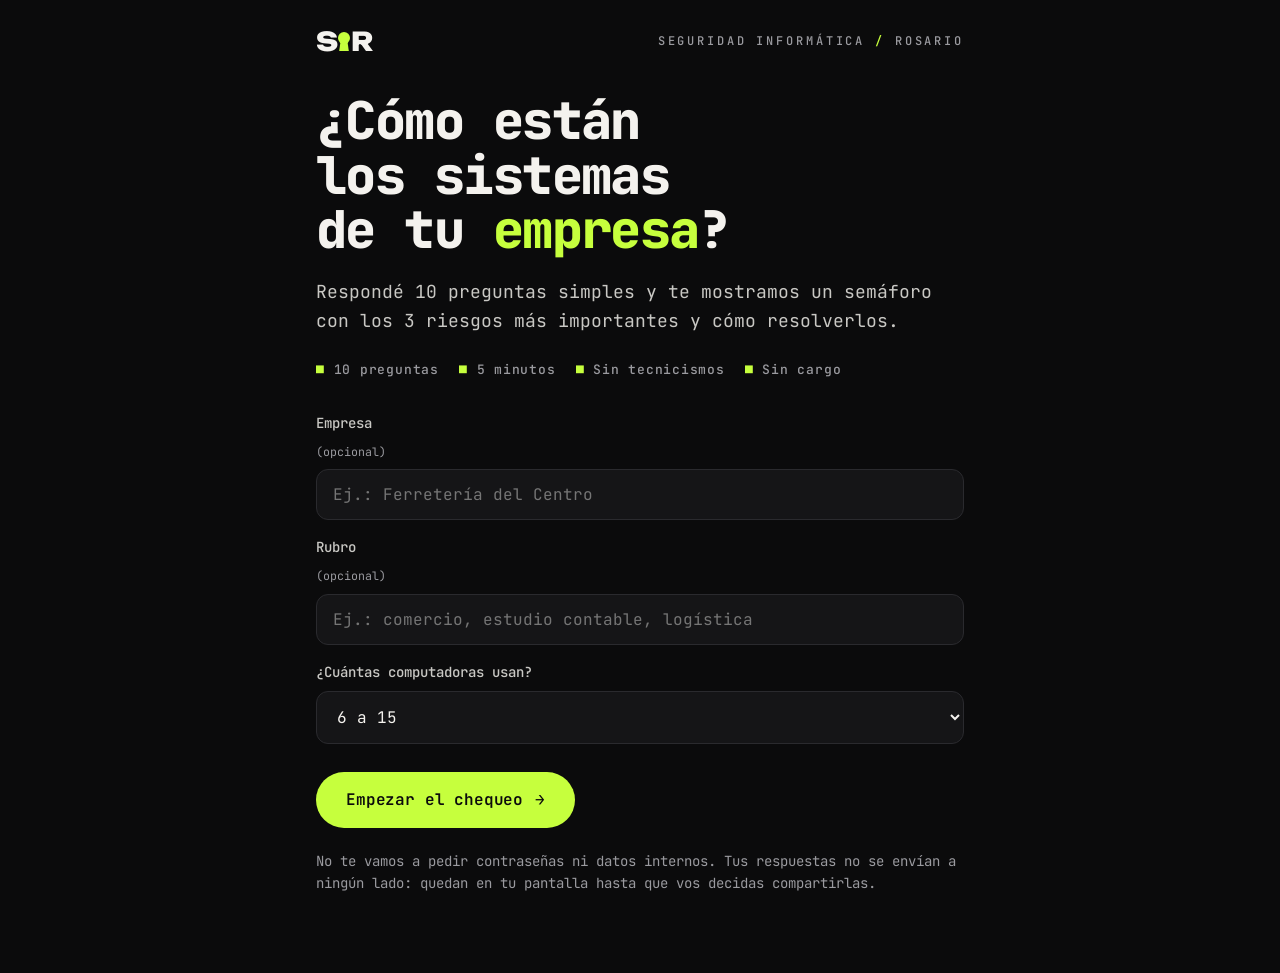
==== chequeo.html @ 6c709888 "Add files via upload" ====
<!doctype html>
<html lang="es-AR">
<head>
<meta charset="utf-8">
<meta name="viewport" content="width=device-width, initial-scale=1, viewport-fit=cover">
<meta name="description" content="Chequeo de ciberseguridad gratis para pymes: 10 preguntas, 5 minutos y un semáforo con tus 3 riesgos principales.">
<meta property="og:title" content="Chequeo SIR · ¿Cómo están los sistemas de tu empresa?">
<meta property="og:image" content="https://gizeapp.github.io/sir-web/og.png">
<link rel="icon" type="image/png" href="favicon.png">
<title>Chequeo gratis · SIR</title>
<meta name="claude:viewport-fit-sides" content="cover">
<link rel="stylesheet" href="https://fonts.googleapis.com/css2?family=Unbounded:wght@800&family=JetBrains+Mono:wght@400;500;600;700;800&display=swap">
<style>
  /* Una pregunta por pantalla (tráfico de IG = celular), resultado en semáforo + 3 prioridades + CTA lima.
     Identidad SIR: un solo mundo oscuro (decisión de marca), lima como único acento. */
  :root {
    --ink:#0B0B0C; --panel:#151517; --line:#2A2A2E; --paper:#F4F2EE; --mute:#9A9A9F; --lime:#C6FF3D;
    --red:#FF5A4E; --amber:#FFC23D; --green:#34D399;
    --display:'JetBrains Mono', ui-monospace, 'DejaVu Sans Mono', Consolas, monospace;
    --brand:'Unbounded', 'Arial Black', sans-serif;
    --body:'JetBrains Mono', ui-monospace, 'DejaVu Sans Mono', Consolas, monospace;
    --mono:'JetBrains Mono', ui-monospace, Consolas, monospace;
    color-scheme: dark;
  }
  * { box-sizing:border-box; }
  body { margin:0; background:var(--ink); color:var(--paper); font:400 16px/1.6 var(--body); }
  .wrap { max-width:680px; margin:0 auto; padding-block:28px 64px;
          padding-left:max(16px, env(safe-area-inset-left, 0px)); padding-right:max(16px, env(safe-area-inset-right, 0px)); }

  header { display:flex; align-items:center; justify-content:space-between; gap:16px; margin-bottom:40px; }
  .brand { display:flex; align-items:baseline; font:800 26px/1 var(--brand); letter-spacing:-.03em; color:var(--paper); }
  .brand svg { margin:0 .04em; }
  .eyebrow { font:500 12px/1.2 var(--mono); letter-spacing:.24em; text-transform:uppercase; color:var(--mute); }
  .eyebrow b { color:var(--lime); font-weight:500; }

  h1, h2, h3 { font-family:var(--display); font-weight:800; letter-spacing:-.03em; margin:0; text-wrap:balance; }
  h1 { font-size:clamp(34px, 8vw, 52px); line-height:1.05; }
  h2 { font-size:clamp(24px, 5.4vw, 32px); line-height:1.15; }
  h3 { font-size:18px; font-weight:600; letter-spacing:-.01em; line-height:1.3; }
  .lime { color:var(--lime); }
  .lead { color:#C9C8C4; font-size:18px; max-width:56ch; margin:20px 0 0; }
  .note { color:var(--mute); font-size:14px; }

  /* Intro */
  .meta { display:flex; flex-wrap:wrap; gap:8px 20px; margin:28px 0 36px; font:500 13px/1 var(--mono); color:var(--mute); letter-spacing:.06em; }
  .meta span::before { content:"■ "; color:var(--lime); }
  .fields { display:grid; gap:16px; margin-bottom:28px; }
  label.f { display:grid; gap:8px; font-size:14px; font-weight:500; color:#C9C8C4; }
  label.f small { color:var(--mute); font-weight:400; }
  input[type=text], select { width:100%; background:var(--panel); color:var(--paper); border:1px solid var(--line); border-radius:12px;
    padding:14px 16px; font:400 16px var(--body); }
  input[type=text]:focus, select:focus { outline:2px solid var(--lime); outline-offset:1px; border-color:transparent; }

  .btn { display:inline-flex; align-items:center; justify-content:center; gap:12px; border:0; cursor:pointer; text-decoration:none;
         font:600 16px/1 var(--display); letter-spacing:-.01em; border-radius:999px; padding:20px 30px; }
  .btn-lime { background:var(--lime); color:var(--ink); }
  .btn-ink { background:var(--ink); color:var(--lime); }
  .btn-ghost { background:transparent; color:var(--mute); padding:14px 4px; font:500 14px/1 var(--body); }
  .btn:focus-visible { outline:3px solid var(--paper); outline-offset:3px; }
  .btn-ghost:hover { color:var(--paper); }
  .privacy { margin-top:22px; }

  /* Progreso: 10 tramos */
  .progress { display:grid; grid-template-columns:repeat(10, 1fr); gap:5px; margin-bottom:36px; }
  .progress i { height:4px; border-radius:2px; background:var(--line); transition:background .2s; }
  .progress i.done { background:var(--lime); }
  .progress i.now { background:var(--paper); }

  fieldset { border:0; padding:0; margin:0; min-width:0; }
  legend { padding:0; margin-bottom:28px; }
  .qtema { display:block; margin-bottom:14px; }
  .opts { display:grid; gap:12px; }
  .opt { position:relative; display:grid; grid-template-columns:40px 1fr; gap:14px; align-items:start; cursor:pointer;
         background:var(--panel); border:1px solid var(--line); border-radius:16px; padding:18px; transition:border-color .15s, background .15s; }
  .opt:hover { border-color:#4A4A50; }
  .opt input { position:absolute; opacity:0; pointer-events:none; }
  .opt .k { display:grid; place-items:center; width:40px; height:40px; border-radius:10px; border:1px solid var(--line);
            font:600 15px/1 var(--display); color:var(--mute); }
  .opt .t { min-width:0; padding-top:8px; line-height:1.45; }
  .opt:has(input:checked) { border-color:var(--lime); background:#1A1F10; }
  .opt:has(input:checked) .k { background:var(--lime); color:var(--ink); border-color:var(--lime); }
  .opt:has(input:focus-visible) { outline:2px solid var(--paper); outline-offset:2px; }
  .opt.unsure .t { color:var(--mute); }
  .nav { display:flex; justify-content:space-between; align-items:center; margin-top:24px; min-height:48px; }

  /* Resultado */
  .verdict { display:grid; grid-template-columns:auto 1fr; gap:28px; align-items:center; margin:8px 0 36px; }
  .lights { display:grid; gap:10px; background:#060607; border:1px solid var(--line); border-radius:999px; padding:12px; }
  .lights i { width:44px; height:44px; border-radius:50%; background:#222225; }
  .lights i.on.r { background:var(--red); box-shadow:0 0 28px var(--red); }
  .lights i.on.a { background:var(--amber); box-shadow:0 0 28px var(--amber); }
  .lights i.on.g { background:var(--green); box-shadow:0 0 28px var(--green); }
  .score { font:500 14px/1 var(--mono); color:var(--mute); margin-top:14px; letter-spacing:.04em; font-variant-numeric:tabular-nums; }
  .reading { color:#C9C8C4; margin:12px 0 0; }
  .lvl-r { color:var(--red); } .lvl-a { color:var(--amber); } .lvl-g { color:var(--green); }

  .prios { display:grid; gap:14px; margin:20px 0 40px; padding:0; list-style:none; counter-reset:p; }
  .prio { display:grid; grid-template-columns:44px 1fr; gap:14px; background:var(--panel); border:1px solid var(--line); border-radius:16px; padding:20px; }
  .prio::before { counter-increment:p; content:counter(p); font:800 30px/1 var(--display); color:var(--lime); }
  .prio > div { min-width:0; }
  .prio p { margin:8px 0 0; color:#C9C8C4; font-size:15px; }
  .prio .fix { color:var(--paper); }
  .prio .fix b { color:var(--lime); font-weight:600; }
  .tags { display:flex; flex-wrap:wrap; gap:8px; margin-top:12px; }
  .tag { font:500 11px/1 var(--mono); letter-spacing:.12em; text-transform:uppercase; padding:6px 9px; border-radius:6px; border:1px solid var(--line); color:var(--mute); }
  .tag.sev-C { color:var(--red); border-color:#5A2622; }
  .tag.sev-u { color:var(--amber); border-color:#5A4718; }
  .tag.sev-B { color:var(--amber); border-color:#5A4718; }

  .cta { background:var(--lime); color:var(--ink); border-radius:24px; padding:30px 26px; }
  .cta p { margin:12px 0 22px; font-size:16px; max-width:52ch; }
  .cta .row { display:flex; flex-wrap:wrap; gap:12px; align-items:center; }
  .cta .btn-ghost { color:var(--ink); text-decoration:underline; text-underline-offset:3px; }
  .cta .num { margin-top:16px; font:500 13px/1.4 var(--mono); opacity:.7; user-select:all; }
  .disclaimer { margin-top:28px; }
  .copied { font:500 13px var(--mono); color:var(--ink); }

  @media (max-width:440px) {
    .verdict { grid-template-columns:1fr; justify-items:start; }
    .lights { grid-auto-flow:column; }
    .btn { width:100%; }
    .cta .row { flex-direction:column; align-items:stretch; }
  }
  @media (prefers-reduced-motion:reduce) { * { transition:none !important; } }
</style>
</head>
<body>

<div class="wrap">
  <header>
    <a class="brand" href="./" aria-label="SIR, volver al inicio" style="text-decoration:none">S<svg width="12" height="19" viewBox="0 0 12 19" aria-hidden="true"><circle cx="6" cy="6" r="6" fill="#C6FF3D"/><path d="M3 6h6l1.8 13H1.2z" fill="#C6FF3D"/></svg>R</a>
    <div class="eyebrow">Seguridad Informática <b>/</b> Rosario</div>
  </header>

  <!-- 1 · Intro -->
  <section id="intro">
    <h1>¿Cómo están los sistemas de tu <span class="lime">empresa</span>?</h1>
    <p class="lead">Respondé 10 preguntas simples y te mostramos un semáforo con los 3 riesgos más importantes y cómo resolverlos.</p>
    <div class="meta"><span>10 preguntas</span><span>5 minutos</span><span>Sin tecnicismos</span><span>Sin cargo</span></div>
    <form id="introForm">
      <div class="fields">
        <label class="f" for="empresa">Empresa <small>(opcional)</small>
          <input type="text" id="empresa" autocomplete="organization" placeholder="Ej.: Ferretería del Centro">
        </label>
        <label class="f" for="rubro">Rubro <small>(opcional)</small>
          <input type="text" id="rubro" placeholder="Ej.: comercio, estudio contable, logística">
        </label>
        <label class="f" for="pcs">¿Cuántas computadoras usan?
          <select id="pcs">
            <option value="1 a 5">1 a 5</option>
            <option value="6 a 15" selected>6 a 15</option>
            <option value="16 a 50">16 a 50</option>
            <option value="más de 50">Más de 50</option>
          </select>
        </label>
      </div>
      <button class="btn btn-lime" type="submit">Empezar el chequeo <span aria-hidden="true">→</span></button>
    </form>
    <p class="note privacy">No te vamos a pedir contraseñas ni datos internos. Tus respuestas no se envían a ningún lado: quedan en tu pantalla hasta que vos decidas compartirlas.</p>
  </section>

  <!-- 2 · Preguntas -->
  <section id="quiz" hidden>
    <div class="progress" id="progress" aria-hidden="true"></div>
    <form id="qForm"></form>
    <div class="nav">
      <button class="btn btn-ghost" type="button" id="back">← Anterior</button>
      <span class="eyebrow" id="count"></span>
    </div>
  </section>

  <!-- 3 · Resultado -->
  <section id="result" hidden aria-live="polite"></section>
</div>

<script>
  // Reemplazar por el número real de WhatsApp (formato internacional, sin + ni espacios)
  const WHATSAPP = '5493413490705';
  const WHATSAPP_VISIBLE = '+54 9 341 349-0705';

  const Q = [
    { tema:'Copias de seguridad', crit:true, cis:'11',
      q:'¿Tienen copia de la información importante (facturación, clientes, archivos)?',
      o:{ A:'Sí, automática, guardada fuera de la oficina o desconectada, y alguna vez probamos recuperarla',
          B:'Sí, pero manual, en un disco que queda enchufado, o nunca la probamos',
          C:'No, o no estoy seguro de que exista' },
      h:'Backup débil o inexistente',
      why:'Un ransomware o un disco roto y se pierde la facturación de años. Si el backup queda enchufado, se cifra junto con todo.',
      fix:'Copia automática a la nube más una copia desconectada. Probá recuperar un archivo una vez por mes.' },
    { tema:'Correo', crit:true, cis:'6.3',
      q:'¿Las cuentas de mail de la empresa (Gmail, Outlook) piden un código al celular para entrar?',
      o:{ A:'Sí, todas', B:'Algunas', C:'No' },
      h:'Mail sin verificación en dos pasos',
      why:'Con una contraseña filtrada pueden leer tu mail, pedirle pagos a tus clientes en tu nombre o cambiar un CBU.',
      fix:'Activá la verificación en dos pasos en todas las cuentas. Lleva unos 15 minutos.' },
    { tema:'Usuarios y contraseñas', cis:'5.2',
      q:'¿Cada persona tiene su propio usuario y contraseña?',
      o:{ A:'Sí, cada uno el suyo', B:'Algunos se comparten (la PC de mostrador, el mail de ventas)', C:'Usamos una misma contraseña para casi todo' },
      h:'Usuarios o contraseñas compartidas',
      why:'Si pasa algo no se sabe quién fue, y una sola contraseña filtrada abre todo.',
      fix:'Un usuario por persona. Para las cuentas que sí o sí se comparten, un gestor de contraseñas.' },
    { tema:'Instalar programas', cis:'5.4',
      q:'¿Cualquier empleado puede instalar programas en su computadora?',
      o:{ A:'No, solo el técnico o el responsable', B:'Algunos sí', C:'Sí, todos' },
      h:'Todos pueden instalar programas',
      why:'Un programa "gratis" o un adjunto infecta la PC con permisos totales.',
      fix:'Usuario estándar para el trabajo diario. Permisos de administrador solo para el responsable.' },
    { tema:'Actualizaciones', cis:'7.3',
      q:'¿Las computadoras están actualizadas?',
      o:{ A:'Sí, Windows 10/11 y se actualizan solas', B:'La mayoría; algunas las posponemos o no sé si se actualizan', C:'Hay alguna con Windows 7 u 8, o las actualizaciones están desactivadas' },
      h:'Equipos desactualizados',
      why:'Las fallas conocidas están publicadas y cualquiera puede aprovecharlas.',
      fix:'Activá las actualizaciones automáticas y planificá el reemplazo de equipos sin soporte.' },
    { tema:'Antivirus', cis:'10.1',
      q:'¿Todas las computadoras tienen antivirus activo?',
      o:{ A:'Sí, todas, y alguien lo controla', B:'Creo que sí, o solo algunas', C:'No' },
      h:'Antivirus sin control',
      why:'Sin protección o con la licencia vencida, nadie se entera de una infección.',
      fix:'Microsoft Defender activo en todas las PCs y una revisión del estado una vez por semana.' },
    { tema:'Wi-Fi', cis:'12',
      q:'¿Los clientes o visitas se conectan a la misma Wi-Fi que las computadoras de trabajo?',
      o:{ A:'No, hay una Wi-Fi aparte para invitados', B:'Sí, pero cambiamos la contraseña de fábrica del router', C:'Sí, y el router tiene la configuración de fábrica' },
      h:'Wi-Fi compartida con visitas',
      why:'Un celular infectado de una visita queda en la misma red que la facturación.',
      fix:'Armá una red de invitados separada y cambiá la clave de administración del router.' },
    { tema:'Cuando alguien se va', cis:'5.3',
      q:'Cuando un empleado deja la empresa, ¿se le cortan los accesos (mail, sistemas, Wi-Fi)?',
      o:{ A:'Sí, el mismo día', B:'A veces, o tarda', C:'No hay un procedimiento' },
      h:'Bajas de personal sin procedimiento',
      why:'Un ex empleado puede seguir entrando al mail o al sistema meses después.',
      fix:'Una lista de baja (mail, sistemas, Wi-Fi, accesos remotos) que se completa el mismo día.' },
    { tema:'Notebooks y celulares', cis:'3.6',
      q:'Si se pierde o roban una notebook o celular de trabajo, ¿la información está protegida?',
      o:{ A:'Sí, tienen contraseña y el disco está cifrado', B:'Tienen contraseña, pero no sé si están cifrados', C:'No, o algunos no tienen ni contraseña' },
      h:'Equipos portátiles sin cifrar',
      why:'Una notebook robada deja expuestos los datos de tus clientes, con consecuencias bajo la Ley 25.326.',
      fix:'Activá BitLocker (Windows) o FileVault (Mac) y PIN en los celulares.' },
    { tema:'Acceso remoto', cis:'6.4',
      q:'¿Alguien externo (técnico, proveedor del sistema) se conecta a distancia (AnyDesk, TeamViewer, etc.)?',
      o:{ A:'No, o solo cuando nosotros lo habilitamos en el momento', B:'Sí, y no sé bien cuándo ni cómo se conecta', C:'Sí, tiene acceso permanente con contraseña fija' },
      h:'Acceso remoto sin control',
      why:'Un acceso permanente con clave fija es una de las puertas más usadas en ataques a pymes.',
      fix:'Acceso solo a pedido, con clave que cambia y verificación en dos pasos. Registrá quién entra.' },
  ];
  const PRIORIDAD = [0, 1, 8, 9, 7, 4, 2, 5, 3, 6];   // orden de desempate (preguntas 1,2,9,10,8,5,3,6,4,7)
  const PUNTOS = { A:0, B:1, '?':1, C:2 };

  let state = { step:'intro', ans:{}, info:{} };
  const $ = id => document.getElementById(id);

  // --- Cálculo (función pura) -------------------------------------------
  function evaluar(ans) {
    let score = 0, unsure = 0;
    Q.forEach((q, i) => {
      const a = ans[i]; if (!a) return;
      score += PUNTOS[a] * (q.crit ? 2 : 1);
      if (a === '?') unsure++;
    });
    let lvl = score <= 5 ? 0 : score <= 12 ? 1 : 2;           // 0 verde, 1 amarillo, 2 rojo
    if (ans[0] === 'C' || ans[1] === 'C') lvl = Math.max(lvl, 1);
    if (ans[0] === 'C' && ans[1] === 'C') lvl = 2;
    if (unsure >= 4) lvl = Math.max(lvl, 1);
    const sev = { C:3, '?':2, B:1, A:0 };
    const top = PRIORIDAD.filter(i => sev[ans[i]] > 0)
      .sort((x, y) => sev[ans[y]] - sev[ans[x]] || PRIORIDAD.indexOf(x) - PRIORIDAD.indexOf(y))
      .slice(0, 3);
    return { score, max:24, lvl, unsure, top };
  }

  // --- Vistas ------------------------------------------------------------
  function show(step) {
    state.step = step;
    $('intro').hidden = step !== 'intro';
    $('quiz').hidden = typeof step !== 'number';
    $('result').hidden = step !== 'result';
    if (typeof step === 'number') renderQ(step);
    if (step === 'result') renderResult();
    window.scrollTo(0, 0);
  }

  function renderQ(i) {
    const q = Q[i];
    $('progress').innerHTML = Q.map((_, j) => `<i class="${j < i ? 'done' : j === i ? 'now' : ''}"></i>`).join('');
    $('count').textContent = `${String(i + 1).padStart(2, '0')} / 10`;
    $('back').style.visibility = 'visible';
    const opts = [...Object.entries(q.o), ['?', 'No sé']];
    $('qForm').innerHTML = `
      <fieldset>
        <legend><span class="eyebrow qtema"><b>${String(i + 1).padStart(2, '0')}</b> / ${q.tema}</span><h2>${q.q}</h2></legend>
        <div class="opts">${opts.map(([k, t]) => `
          <label class="opt${k === '?' ? ' unsure' : ''}" for="q${i}-${k === '?' ? 'u' : k}">
            <input type="radio" name="q" id="q${i}-${k === '?' ? 'u' : k}" value="${k}" ${state.ans[i] === k ? 'checked' : ''}>
            <span class="k">${k}</span><span class="t">${t}</span>
          </label>`).join('')}
        </div>
      </fieldset>`;
  }

  function renderResult() {
    const r = evaluar(state.ans);
    const L = [
      { name:'Verde', cls:'g', txt:'Tienen buenas bases. Lo que sigue es confirmar que lo que declaraste es así en todos los equipos.' },
      { name:'Amarillo', cls:'a', txt:'Nada para alarmarse, pero hay puntos concretos que conviene resolver pronto. La mayoría tiene solución simple.' },
      { name:'Rojo', cls:'r', txt:'Hay riesgos que hoy podrían frenar la empresa si pasa algo. La buena noticia: se resuelven rápido una vez que sabés dónde están.' },
    ][r.lvl];
    const sevTag = a => a === 'C' ? '<span class="tag sev-C">Urgente</span>' : a === '?' ? '<span class="tag sev-u">No sabés</span>' : '<span class="tag sev-B">A mejorar</span>';
    const prios = r.top.map(i => {
      const q = Q[i], a = state.ans[i];
      return `<li class="prio"><div>
        <h3>${q.h}</h3>
        <p>${a === '?' ? 'No sabés cómo está esto, y eso también es un riesgo. ' : ''}${q.why}</p>
        <p class="fix"><b>Qué hacer:</b> ${q.fix}</p>
        <div class="tags">${sevTag(a)}<span class="tag">CIS v8 · ${q.cis}</span></div>
      </div></li>`;
    }).join('');
    $('result').innerHTML = `
      <span class="eyebrow"><b>Resultado</b> / ${esc(state.info.empresa || 'Tu empresa')}</span>
      <div class="verdict">
        <div class="lights" role="img" aria-label="Semáforo en ${L.name.toLowerCase()}">
          <i class="r ${r.lvl === 2 ? 'on' : ''}"></i><i class="a ${r.lvl === 1 ? 'on' : ''}"></i><i class="g ${r.lvl === 0 ? 'on' : ''}"></i>
        </div>
        <div>
          <h1 class="lvl-${L.cls}">${L.name}</h1>
          <div class="score">PUNTAJE DE RIESGO ${r.score} / ${r.max}${r.unsure ? ` · ${r.unsure} "NO SÉ"` : ''}</div>
          <p class="reading">${L.txt}</p>
        </div>
      </div>
      ${r.top.length ? `<h2>Tus ${r.top.length === 1 ? 'prioridad' : r.top.length + ' prioridades'}</h2><ol class="prios">${prios}</ol>`
                     : `<p class="lead">No marcaste ningún punto débil. Excelente punto de partida.</p>`}
      <div class="cta">
        <h2>¿Querés ver el estado real de cada equipo?</h2>
        <p>Esto es lo que vos nos contaste. La Auditoría Pyme lo verifica en el lugar: medio día en tu empresa, solo lectura, sin frenar nada, e informe en 72 hs con un plan priorizado.</p>
        <div class="row">
          <a class="btn btn-ink" id="wa" href="${waLink(r)}" target="_blank" rel="noopener">Enviar resultado por WhatsApp <span aria-hidden="true">→</span></a>
          <button class="btn btn-ghost" type="button" id="copy">Copiar resultado</button>
          <span class="copied" id="copied" role="status"></span>
        </div>
        <div class="num">WhatsApp: ${WHATSAPP_VISIBLE} · o por DM en Instagram</div>
      </div>
      <p class="note disclaimer">Este chequeo es una autoevaluación orientativa basada en tus respuestas. No reemplaza una auditoría ni garantiza la seguridad de tus sistemas.</p>
      <button class="btn btn-ghost" type="button" id="restart">↺ Hacer el chequeo de nuevo</button>`;
  }

  function resumen(r) {
    const L = ['VERDE', 'AMARILLO', 'ROJO'][r.lvl];
    const resp = Q.map((_, i) => `${i + 1}${state.ans[i]}`).join(' ');
    const i = state.info;
    return `Hola SIR! Hice el chequeo inicial.\n` +
      `Empresa: ${i.empresa || '-'} (${i.rubro || 'rubro sin indicar'}, ${i.pcs} PCs)\n` +
      `Resultado: ${L} (${r.score}/24)\n` +
      `Respuestas: ${resp}\n` +
      `Me interesa saber más sobre la auditoría.`;
  }
  const waLink = r => `https://wa.me/${WHATSAPP}?text=${encodeURIComponent(resumen(r))}`;
  const esc = s => String(s).replace(/[&<>"']/g, c => ({ '&':'&amp;', '<':'&lt;', '>':'&gt;', '"':'&quot;', "'":'&#39;' }[c]));

  // --- Eventos -------------------------------------------------------------
  $('introForm').addEventListener('submit', e => {
    e.preventDefault();
    state.info = { empresa:$('empresa').value.trim(), rubro:$('rubro').value.trim(), pcs:$('pcs').value };
    show(0);
  });
  $('qForm').addEventListener('change', e => {
    if (e.target.name !== 'q') return;
    const i = state.step;
    state.ans[i] = e.target.value;
    setTimeout(() => show(i < Q.length - 1 ? i + 1 : 'result'), 220);
  });
  $('back').addEventListener('click', () => show(state.step > 0 ? state.step - 1 : 'intro'));
  $('result').addEventListener('click', e => {
    if (e.target.closest('#restart')) { state.ans = {}; show('intro'); }
    if (e.target.closest('#copy')) {
      const txt = resumen(evaluar(state.ans));
      const ok = () => { $('copied').textContent = 'Copiado'; };
      try {
        navigator.clipboard.writeText(txt).then(ok, () => { $('copied').textContent = 'Copiá el texto: ' + txt; });
      } catch { $('copied').textContent = 'Copiá el texto: ' + txt; }
    }
  });

  // Conserva el progreso si la página se actualiza mientras alguien la está usando
  window.claude?.hot?.snapshot?.(() => state);
  const start = data => {
    if (data && data.step !== undefined) { state = data; }
    show(state.step);
  };
  window.claude?.hot?.ready ? window.claude.hot.ready(start) : start(window.claude?.hot?.data ?? {});
</script>
</body>
</html>
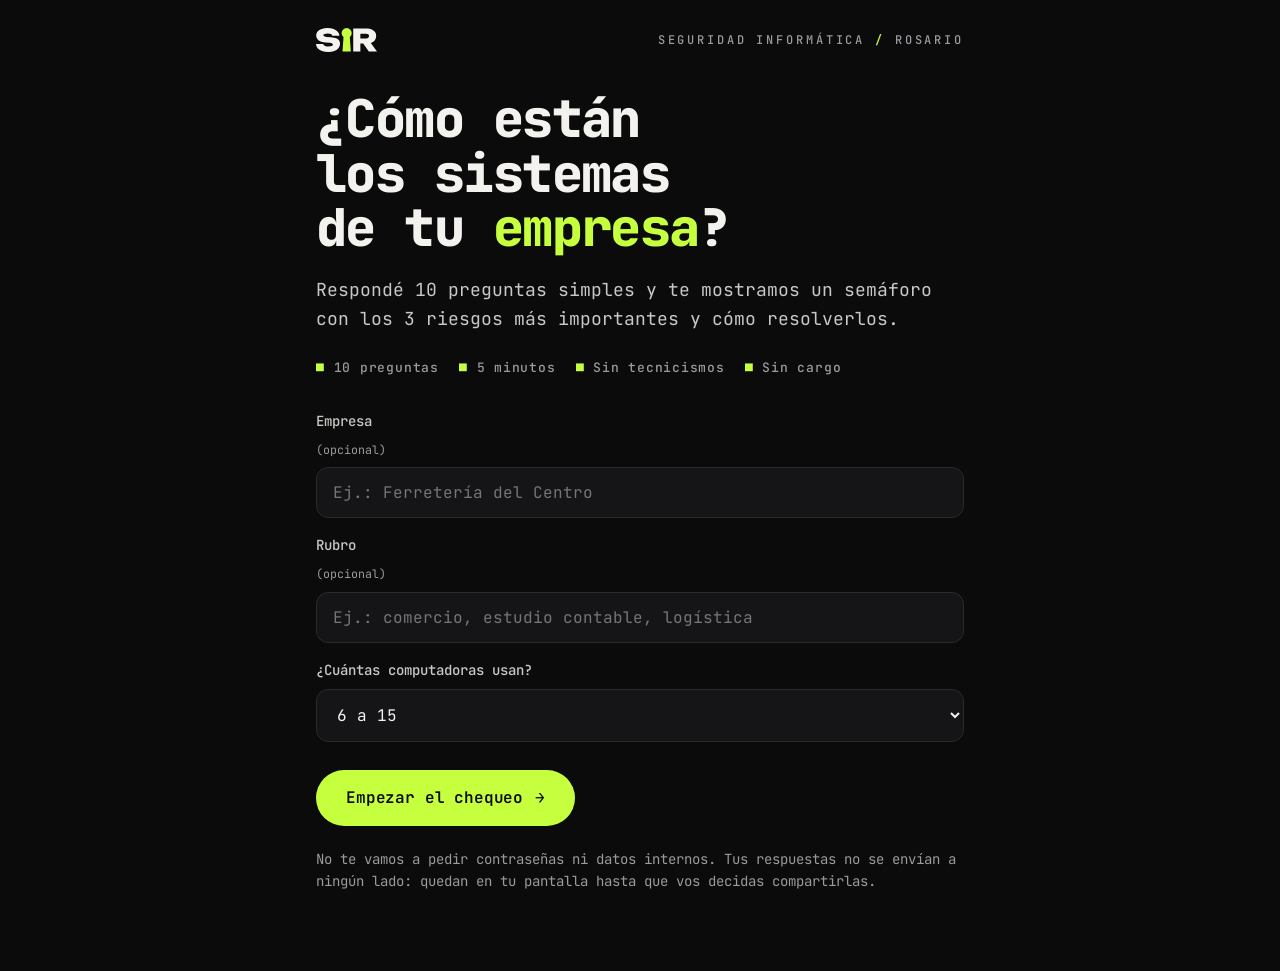
==== commit d7c7ae49: "Add files via upload" ====
--- a/chequeo.html
+++ b/chequeo.html
@@ -29,7 +29,7 @@
 
   header { display:flex; align-items:center; justify-content:space-between; gap:16px; margin-bottom:40px; }
   .brand { display:flex; align-items:baseline; font:800 26px/1 var(--brand); letter-spacing:-.03em; color:var(--paper); }
-  .brand svg { margin:0 .04em; }
+  .brand svg { display:block; height:24px; width:61px; }
   .eyebrow { font:500 12px/1.2 var(--mono); letter-spacing:.24em; text-transform:uppercase; color:var(--mute); }
   .eyebrow b { color:var(--lime); font-weight:500; }
 
@@ -128,7 +128,7 @@
 
 <div class="wrap">
   <header>
-    <a class="brand" href="./" aria-label="SIR, volver al inicio" style="text-decoration:none">S<svg width="12" height="19" viewBox="0 0 12 19" aria-hidden="true"><circle cx="6" cy="6" r="6" fill="#C6FF3D"/><path d="M3 6h6l1.8 13H1.2z" fill="#C6FF3D"/></svg>R</a>
+    <a class="brand" href="./" aria-label="SIR, volver al inicio" style="text-decoration:none"><svg viewBox="0 0 1997 784" aria-hidden="true"><path fill="#F4F2EE" d="M0 521L0 521L236 521Q240 547 261.5 566.5Q283 586 320 596.5Q357 607 407 607L407 607Q476 607 514.5 591Q553 575 553 542L553 542Q553 519 531 504.5Q509 490 444 485L444 485L312 474Q150 462 77.5 403.5Q5 345 5 246L5 246Q5 165 52 110.5Q99 56 183 28Q267 0 381 0L381 0Q491 0 576.5 31Q662 62 712.5 118.5Q763 175 768 250L768 250L532 250Q528 228 509.5 211.5Q491 195 457 186Q423 177 376 177L376 177Q314 177 277.5 192Q241 207 241 237L241 237Q241 259 262.5 273Q284 287 342 292L342 292L487 304Q595 312 661.5 337.5Q728 363 758 406.5Q788 450 788 516L788 516Q788 596 740 656.5Q692 717 605.5 750.5Q519 784 403 784L403 784Q284 784 194 751Q104 718 53 658.5Q2 599 0 521ZM1545 507L1452 507L1452 767L1219 767L1219 17L1677 17Q1764 17 1830 48Q1896 79 1933 134Q1970 189 1970 263L1970 263Q1970 335 1933 390.5Q1896 446 1830 476L1830 476Q1813 485 1794 490L1794 490L1997 767L1730 767L1545 507ZM1452 185L1452 341L1642 341Q1686 341 1710.5 321Q1735 301 1735 263Q1735 225 1710.5 205Q1686 185 1642 185L1642 185L1452 185Z"/><path fill="#C6FF3D" d="M869 767L900.5 295.5A165 165 0 1 1 1107.6 295.5L1139 767Z"/></svg></a>
     <div class="eyebrow">Seguridad Informática <b>/</b> Rosario</div>
   </header>
 
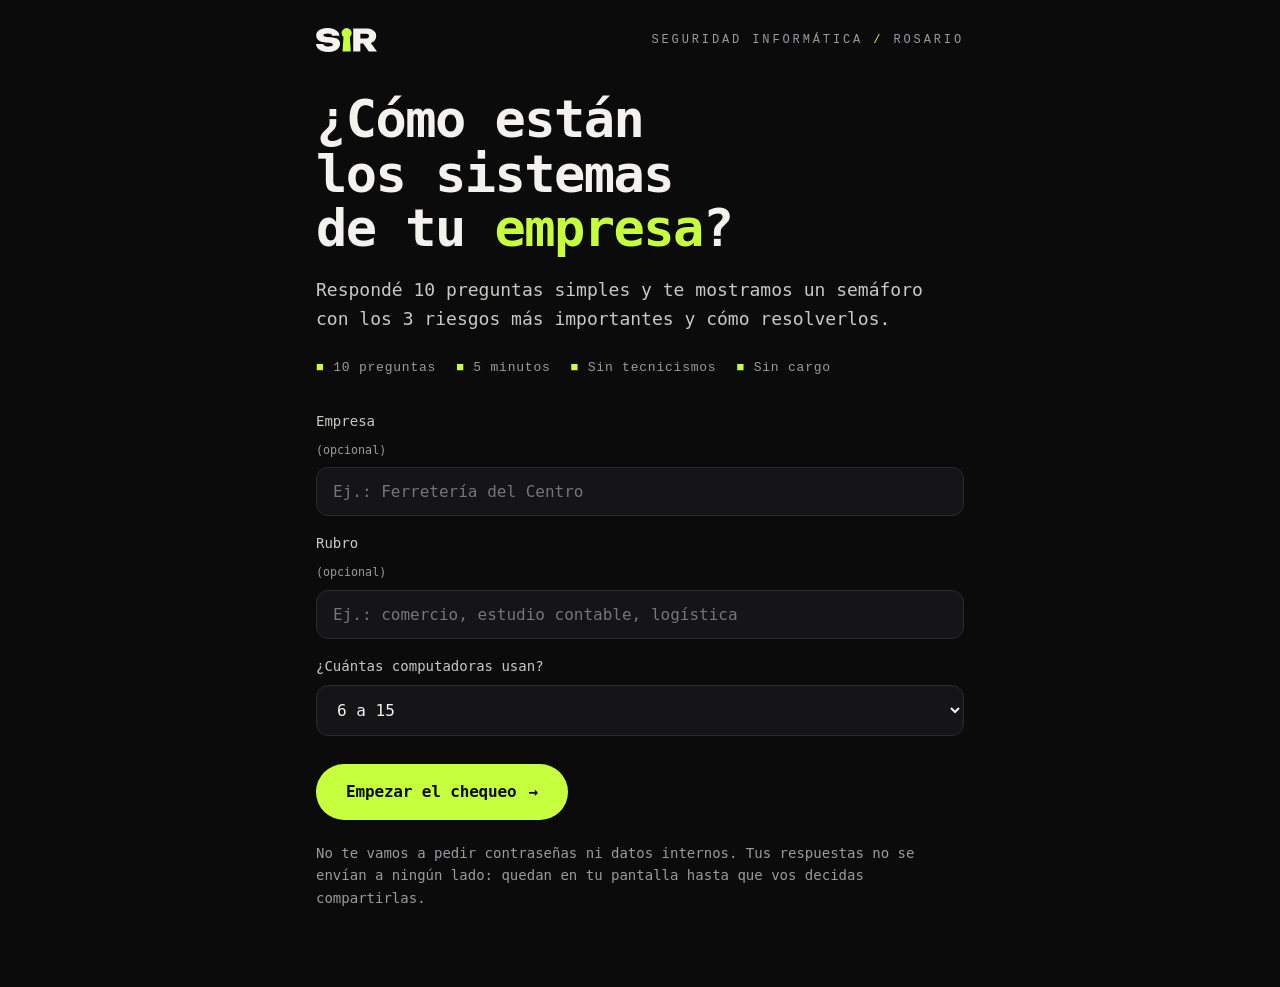
==== commit e0be49cb: "Add files via upload" ====
--- a/chequeo.html
+++ b/chequeo.html
@@ -2,6 +2,8 @@
 <html lang="es-AR">
 <head>
 <meta charset="utf-8">
+<meta http-equiv="Content-Security-Policy" content="default-src 'none'; script-src 'self'; style-src 'self' 'unsafe-inline'; font-src 'self'; img-src 'self' data:; connect-src 'self'; manifest-src 'self'; base-uri 'none'; form-action 'none'; upgrade-insecure-requests">
+<meta name="referrer" content="strict-origin-when-cross-origin">
 <meta name="viewport" content="width=device-width, initial-scale=1, viewport-fit=cover">
 <meta name="description" content="Chequeo de ciberseguridad gratis para pymes: 10 preguntas, 5 minutos y un semáforo con tus 3 riesgos principales.">
 <meta property="og:title" content="Chequeo SIR · ¿Cómo están los sistemas de tu empresa?">
@@ -9,7 +11,7 @@
 <link rel="icon" type="image/png" href="favicon.png">
 <title>Chequeo gratis · SIR</title>
 <meta name="claude:viewport-fit-sides" content="cover">
-<link rel="stylesheet" href="https://fonts.googleapis.com/css2?family=Unbounded:wght@800&family=JetBrains+Mono:wght@400;500;600;700;800&display=swap">
+<link rel="stylesheet" href="assets/fonts/fonts.css">
 <style>
   /* Una pregunta por pantalla (tráfico de IG = celular), resultado en semáforo + 3 prioridades + CTA lima.
      Identidad SIR: un solo mundo oscuro (decisión de marca), lima como único acento. */
@@ -114,6 +116,48 @@
   .cta .num { margin-top:16px; font:500 13px/1.4 var(--mono); opacity:.7; user-select:all; }
   .disclaimer { margin-top:28px; }
   .copied { font:500 13px var(--mono); color:var(--ink); }
+
+  /* Identificación, metodología y descarga */
+  .ident { display:flex; flex-wrap:wrap; gap:10px 28px; margin:16px 0 4px; font:500 12px/1.3 var(--mono); }
+  .ident div { display:grid; gap:4px; }
+  .ident dt { color:var(--mute); letter-spacing:.14em; text-transform:uppercase; font-size:10.5px; }
+  .ident dd { margin:0; color:var(--paper); font-variant-numeric:tabular-nums; }
+  .method { border:1px solid var(--line); border-radius:16px; padding:6px 20px; margin:0 0 20px; }
+  .method summary { cursor:pointer; padding:14px 0; font:600 15px/1.3 var(--display); }
+  .method[open] summary { border-bottom:1px solid var(--line); margin-bottom:14px; }
+  .method h3 { margin:22px 0 8px; font-size:15px; }
+  .method ul { margin:0; padding-left:18px; color:#C9C8C4; font-size:14px; display:grid; gap:6px; }
+  .method .note { margin:16px 0 14px; }
+  .answers { width:100%; border-collapse:collapse; font-size:13px; }
+  .answers th { text-align:left; font:500 10.5px/1 var(--mono); letter-spacing:.12em; text-transform:uppercase; color:var(--mute); padding:8px 8px 8px 0; border-bottom:1px solid var(--line); }
+  .answers td { padding:9px 8px 9px 0; border-bottom:1px solid var(--line); vertical-align:top; color:#C9C8C4; }
+  .answers td:nth-child(3) { white-space:nowrap; color:var(--mute); }
+  .answers .ans-C { color:var(--red); } .answers .ans-B, .answers .ans-u { color:var(--amber); } .answers .ans-A { color:var(--green); }
+  .actions { margin:0 0 28px; }
+  .btn-line { background:transparent; color:var(--paper); border:1px solid #4A4A50; padding:16px 24px; font-size:15px; }
+  .btn-line:hover { border-color:var(--paper); }
+  .print-head { display:none; }
+
+  @media (max-width:560px) { .answers td:nth-child(3), .answers th:nth-child(3) { display:none; } }
+
+  /* Informe imprimible / PDF: A4, fondo blanco, sin botones ni llamados a la acción */
+  @media print {
+    @page { size:A4; margin:16mm 14mm; }
+    :root { --ink:#fff; --panel:#fff; --line:#D6D6DA; --paper:#111; --mute:#5C5C63; --lime:#3F6B00; --red:#C62D23; --amber:#A86A00; --green:#18794E; }
+    body { background:#fff; color:#111; font-size:12px; }
+    .wrap { max-width:none; padding:0; }
+    header { margin-bottom:18px; padding-bottom:12px; border-bottom:2px solid #111; }
+    .brand svg path:first-child { fill:#111; }
+    .print-head { display:block; font:500 10px/1 var(--mono); letter-spacing:.16em; text-transform:uppercase; color:#5C5C63; margin-bottom:10px; }
+    .lights { background:#fff; }
+    .lights i { background:#E4E4E7; box-shadow:none !important; }
+    .lights i, .tag, .prio, .method { -webkit-print-color-adjust:exact; print-color-adjust:exact; }
+    .prio, .method { border-color:#D6D6DA; break-inside:avoid; }
+    .method summary { pointer-events:none; }
+    .cta, .actions, #restart, .btn { display:none !important; }
+    .reading, .prio p, .method ul, .answers td { color:#222; }
+    h1 { font-size:34px; }
+  }
 
   @media (max-width:440px) {
     .verdict { grid-template-columns:1fr; justify-items:start; }
@@ -173,218 +217,6 @@
   <section id="result" hidden aria-live="polite"></section>
 </div>
 
-<script>
-  // Reemplazar por el número real de WhatsApp (formato internacional, sin + ni espacios)
-  const WHATSAPP = '5493413490705';
-  const WHATSAPP_VISIBLE = '+54 9 341 349-0705';
-
-  const Q = [
-    { tema:'Copias de seguridad', crit:true, cis:'11',
-      q:'¿Tienen copia de la información importante (facturación, clientes, archivos)?',
-      o:{ A:'Sí, automática, guardada fuera de la oficina o desconectada, y alguna vez probamos recuperarla',
-          B:'Sí, pero manual, en un disco que queda enchufado, o nunca la probamos',
-          C:'No, o no estoy seguro de que exista' },
-      h:'Backup débil o inexistente',
-      why:'Un ransomware o un disco roto y se pierde la facturación de años. Si el backup queda enchufado, se cifra junto con todo.',
-      fix:'Copia automática a la nube más una copia desconectada. Probá recuperar un archivo una vez por mes.' },
-    { tema:'Correo', crit:true, cis:'6.3',
-      q:'¿Las cuentas de mail de la empresa (Gmail, Outlook) piden un código al celular para entrar?',
-      o:{ A:'Sí, todas', B:'Algunas', C:'No' },
-      h:'Mail sin verificación en dos pasos',
-      why:'Con una contraseña filtrada pueden leer tu mail, pedirle pagos a tus clientes en tu nombre o cambiar un CBU.',
-      fix:'Activá la verificación en dos pasos en todas las cuentas. Lleva unos 15 minutos.' },
-    { tema:'Usuarios y contraseñas', cis:'5.2',
-      q:'¿Cada persona tiene su propio usuario y contraseña?',
-      o:{ A:'Sí, cada uno el suyo', B:'Algunos se comparten (la PC de mostrador, el mail de ventas)', C:'Usamos una misma contraseña para casi todo' },
-      h:'Usuarios o contraseñas compartidas',
-      why:'Si pasa algo no se sabe quién fue, y una sola contraseña filtrada abre todo.',
-      fix:'Un usuario por persona. Para las cuentas que sí o sí se comparten, un gestor de contraseñas.' },
-    { tema:'Instalar programas', cis:'5.4',
-      q:'¿Cualquier empleado puede instalar programas en su computadora?',
-      o:{ A:'No, solo el técnico o el responsable', B:'Algunos sí', C:'Sí, todos' },
-      h:'Todos pueden instalar programas',
-      why:'Un programa "gratis" o un adjunto infecta la PC con permisos totales.',
-      fix:'Usuario estándar para el trabajo diario. Permisos de administrador solo para el responsable.' },
-    { tema:'Actualizaciones', cis:'7.3',
-      q:'¿Las computadoras están actualizadas?',
-      o:{ A:'Sí, Windows 10/11 y se actualizan solas', B:'La mayoría; algunas las posponemos o no sé si se actualizan', C:'Hay alguna con Windows 7 u 8, o las actualizaciones están desactivadas' },
-      h:'Equipos desactualizados',
-      why:'Las fallas conocidas están publicadas y cualquiera puede aprovecharlas.',
-      fix:'Activá las actualizaciones automáticas y planificá el reemplazo de equipos sin soporte.' },
-    { tema:'Antivirus', cis:'10.1',
-      q:'¿Todas las computadoras tienen antivirus activo?',
-      o:{ A:'Sí, todas, y alguien lo controla', B:'Creo que sí, o solo algunas', C:'No' },
-      h:'Antivirus sin control',
-      why:'Sin protección o con la licencia vencida, nadie se entera de una infección.',
-      fix:'Microsoft Defender activo en todas las PCs y una revisión del estado una vez por semana.' },
-    { tema:'Wi-Fi', cis:'12',
-      q:'¿Los clientes o visitas se conectan a la misma Wi-Fi que las computadoras de trabajo?',
-      o:{ A:'No, hay una Wi-Fi aparte para invitados', B:'Sí, pero cambiamos la contraseña de fábrica del router', C:'Sí, y el router tiene la configuración de fábrica' },
-      h:'Wi-Fi compartida con visitas',
-      why:'Un celular infectado de una visita queda en la misma red que la facturación.',
-      fix:'Armá una red de invitados separada y cambiá la clave de administración del router.' },
-    { tema:'Cuando alguien se va', cis:'5.3',
-      q:'Cuando un empleado deja la empresa, ¿se le cortan los accesos (mail, sistemas, Wi-Fi)?',
-      o:{ A:'Sí, el mismo día', B:'A veces, o tarda', C:'No hay un procedimiento' },
-      h:'Bajas de personal sin procedimiento',
-      why:'Un ex empleado puede seguir entrando al mail o al sistema meses después.',
-      fix:'Una lista de baja (mail, sistemas, Wi-Fi, accesos remotos) que se completa el mismo día.' },
-    { tema:'Notebooks y celulares', cis:'3.6',
-      q:'Si se pierde o roban una notebook o celular de trabajo, ¿la información está protegida?',
-      o:{ A:'Sí, tienen contraseña y el disco está cifrado', B:'Tienen contraseña, pero no sé si están cifrados', C:'No, o algunos no tienen ni contraseña' },
-      h:'Equipos portátiles sin cifrar',
-      why:'Una notebook robada deja expuestos los datos de tus clientes, con consecuencias bajo la Ley 25.326.',
-      fix:'Activá BitLocker (Windows) o FileVault (Mac) y PIN en los celulares.' },
-    { tema:'Acceso remoto', cis:'6.4',
-      q:'¿Alguien externo (técnico, proveedor del sistema) se conecta a distancia (AnyDesk, TeamViewer, etc.)?',
-      o:{ A:'No, o solo cuando nosotros lo habilitamos en el momento', B:'Sí, y no sé bien cuándo ni cómo se conecta', C:'Sí, tiene acceso permanente con contraseña fija' },
-      h:'Acceso remoto sin control',
-      why:'Un acceso permanente con clave fija es una de las puertas más usadas en ataques a pymes.',
-      fix:'Acceso solo a pedido, con clave que cambia y verificación en dos pasos. Registrá quién entra.' },
-  ];
-  const PRIORIDAD = [0, 1, 8, 9, 7, 4, 2, 5, 3, 6];   // orden de desempate (preguntas 1,2,9,10,8,5,3,6,4,7)
-  const PUNTOS = { A:0, B:1, '?':1, C:2 };
-
-  let state = { step:'intro', ans:{}, info:{} };
-  const $ = id => document.getElementById(id);
-
-  // --- Cálculo (función pura) -------------------------------------------
-  function evaluar(ans) {
-    let score = 0, unsure = 0;
-    Q.forEach((q, i) => {
-      const a = ans[i]; if (!a) return;
-      score += PUNTOS[a] * (q.crit ? 2 : 1);
-      if (a === '?') unsure++;
-    });
-    let lvl = score <= 5 ? 0 : score <= 12 ? 1 : 2;           // 0 verde, 1 amarillo, 2 rojo
-    if (ans[0] === 'C' || ans[1] === 'C') lvl = Math.max(lvl, 1);
-    if (ans[0] === 'C' && ans[1] === 'C') lvl = 2;
-    if (unsure >= 4) lvl = Math.max(lvl, 1);
-    const sev = { C:3, '?':2, B:1, A:0 };
-    const top = PRIORIDAD.filter(i => sev[ans[i]] > 0)
-      .sort((x, y) => sev[ans[y]] - sev[ans[x]] || PRIORIDAD.indexOf(x) - PRIORIDAD.indexOf(y))
-      .slice(0, 3);
-    return { score, max:24, lvl, unsure, top };
-  }
-
-  // --- Vistas ------------------------------------------------------------
-  function show(step) {
-    state.step = step;
-    $('intro').hidden = step !== 'intro';
-    $('quiz').hidden = typeof step !== 'number';
-    $('result').hidden = step !== 'result';
-    if (typeof step === 'number') renderQ(step);
-    if (step === 'result') renderResult();
-    window.scrollTo(0, 0);
-  }
-
-  function renderQ(i) {
-    const q = Q[i];
-    $('progress').innerHTML = Q.map((_, j) => `<i class="${j < i ? 'done' : j === i ? 'now' : ''}"></i>`).join('');
-    $('count').textContent = `${String(i + 1).padStart(2, '0')} / 10`;
-    $('back').style.visibility = 'visible';
-    const opts = [...Object.entries(q.o), ['?', 'No sé']];
-    $('qForm').innerHTML = `
-      <fieldset>
-        <legend><span class="eyebrow qtema"><b>${String(i + 1).padStart(2, '0')}</b> / ${q.tema}</span><h2>${q.q}</h2></legend>
-        <div class="opts">${opts.map(([k, t]) => `
-          <label class="opt${k === '?' ? ' unsure' : ''}" for="q${i}-${k === '?' ? 'u' : k}">
-            <input type="radio" name="q" id="q${i}-${k === '?' ? 'u' : k}" value="${k}" ${state.ans[i] === k ? 'checked' : ''}>
-            <span class="k">${k}</span><span class="t">${t}</span>
-          </label>`).join('')}
-        </div>
-      </fieldset>`;
-  }
-
-  function renderResult() {
-    const r = evaluar(state.ans);
-    const L = [
-      { name:'Verde', cls:'g', txt:'Tienen buenas bases. Lo que sigue es confirmar que lo que declaraste es así en todos los equipos.' },
-      { name:'Amarillo', cls:'a', txt:'Nada para alarmarse, pero hay puntos concretos que conviene resolver pronto. La mayoría tiene solución simple.' },
-      { name:'Rojo', cls:'r', txt:'Hay riesgos que hoy podrían frenar la empresa si pasa algo. La buena noticia: se resuelven rápido una vez que sabés dónde están.' },
-    ][r.lvl];
-    const sevTag = a => a === 'C' ? '<span class="tag sev-C">Urgente</span>' : a === '?' ? '<span class="tag sev-u">No sabés</span>' : '<span class="tag sev-B">A mejorar</span>';
-    const prios = r.top.map(i => {
-      const q = Q[i], a = state.ans[i];
-      return `<li class="prio"><div>
-        <h3>${q.h}</h3>
-        <p>${a === '?' ? 'No sabés cómo está esto, y eso también es un riesgo. ' : ''}${q.why}</p>
-        <p class="fix"><b>Qué hacer:</b> ${q.fix}</p>
-        <div class="tags">${sevTag(a)}<span class="tag">CIS v8 · ${q.cis}</span></div>
-      </div></li>`;
-    }).join('');
-    $('result').innerHTML = `
-      <span class="eyebrow"><b>Resultado</b> / ${esc(state.info.empresa || 'Tu empresa')}</span>
-      <div class="verdict">
-        <div class="lights" role="img" aria-label="Semáforo en ${L.name.toLowerCase()}">
-          <i class="r ${r.lvl === 2 ? 'on' : ''}"></i><i class="a ${r.lvl === 1 ? 'on' : ''}"></i><i class="g ${r.lvl === 0 ? 'on' : ''}"></i>
-        </div>
-        <div>
-          <h1 class="lvl-${L.cls}">${L.name}</h1>
-          <div class="score">PUNTAJE DE RIESGO ${r.score} / ${r.max}${r.unsure ? ` · ${r.unsure} "NO SÉ"` : ''}</div>
-          <p class="reading">${L.txt}</p>
-        </div>
-      </div>
-      ${r.top.length ? `<h2>Tus ${r.top.length === 1 ? 'prioridad' : r.top.length + ' prioridades'}</h2><ol class="prios">${prios}</ol>`
-                     : `<p class="lead">No marcaste ningún punto débil. Excelente punto de partida.</p>`}
-      <div class="cta">
-        <h2>¿Querés ver el estado real de cada equipo?</h2>
-        <p>Esto es lo que vos nos contaste. La Auditoría Pyme lo verifica en el lugar: medio día en tu empresa, solo lectura, sin frenar nada, e informe en 72 hs con un plan priorizado.</p>
-        <div class="row">
-          <a class="btn btn-ink" id="wa" href="${waLink(r)}" target="_blank" rel="noopener">Enviar resultado por WhatsApp <span aria-hidden="true">→</span></a>
-          <button class="btn btn-ghost" type="button" id="copy">Copiar resultado</button>
-          <span class="copied" id="copied" role="status"></span>
-        </div>
-        <div class="num">WhatsApp: ${WHATSAPP_VISIBLE} · o por DM en Instagram</div>
-      </div>
-      <p class="note disclaimer">Este chequeo es una autoevaluación orientativa basada en tus respuestas. No reemplaza una auditoría ni garantiza la seguridad de tus sistemas.</p>
-      <button class="btn btn-ghost" type="button" id="restart">↺ Hacer el chequeo de nuevo</button>`;
-  }
-
-  function resumen(r) {
-    const L = ['VERDE', 'AMARILLO', 'ROJO'][r.lvl];
-    const resp = Q.map((_, i) => `${i + 1}${state.ans[i]}`).join(' ');
-    const i = state.info;
-    return `Hola SIR! Hice el chequeo inicial.\n` +
-      `Empresa: ${i.empresa || '-'} (${i.rubro || 'rubro sin indicar'}, ${i.pcs} PCs)\n` +
-      `Resultado: ${L} (${r.score}/24)\n` +
-      `Respuestas: ${resp}\n` +
-      `Me interesa saber más sobre la auditoría.`;
-  }
-  const waLink = r => `https://wa.me/${WHATSAPP}?text=${encodeURIComponent(resumen(r))}`;
-  const esc = s => String(s).replace(/[&<>"']/g, c => ({ '&':'&amp;', '<':'&lt;', '>':'&gt;', '"':'&quot;', "'":'&#39;' }[c]));
-
-  // --- Eventos -------------------------------------------------------------
-  $('introForm').addEventListener('submit', e => {
-    e.preventDefault();
-    state.info = { empresa:$('empresa').value.trim(), rubro:$('rubro').value.trim(), pcs:$('pcs').value };
-    show(0);
-  });
-  $('qForm').addEventListener('change', e => {
-    if (e.target.name !== 'q') return;
-    const i = state.step;
-    state.ans[i] = e.target.value;
-    setTimeout(() => show(i < Q.length - 1 ? i + 1 : 'result'), 220);
-  });
-  $('back').addEventListener('click', () => show(state.step > 0 ? state.step - 1 : 'intro'));
-  $('result').addEventListener('click', e => {
-    if (e.target.closest('#restart')) { state.ans = {}; show('intro'); }
-    if (e.target.closest('#copy')) {
-      const txt = resumen(evaluar(state.ans));
-      const ok = () => { $('copied').textContent = 'Copiado'; };
-      try {
-        navigator.clipboard.writeText(txt).then(ok, () => { $('copied').textContent = 'Copiá el texto: ' + txt; });
-      } catch { $('copied').textContent = 'Copiá el texto: ' + txt; }
-    }
-  });
-
-  // Conserva el progreso si la página se actualiza mientras alguien la está usando
-  window.claude?.hot?.snapshot?.(() => state);
-  const start = data => {
-    if (data && data.step !== undefined) { state = data; }
-    show(state.step);
-  };
-  window.claude?.hot?.ready ? window.claude.hot.ready(start) : start(window.claude?.hot?.data ?? {});
-</script>
+<script src="assets/js/chequeo.js"></script>
 </body>
 </html>
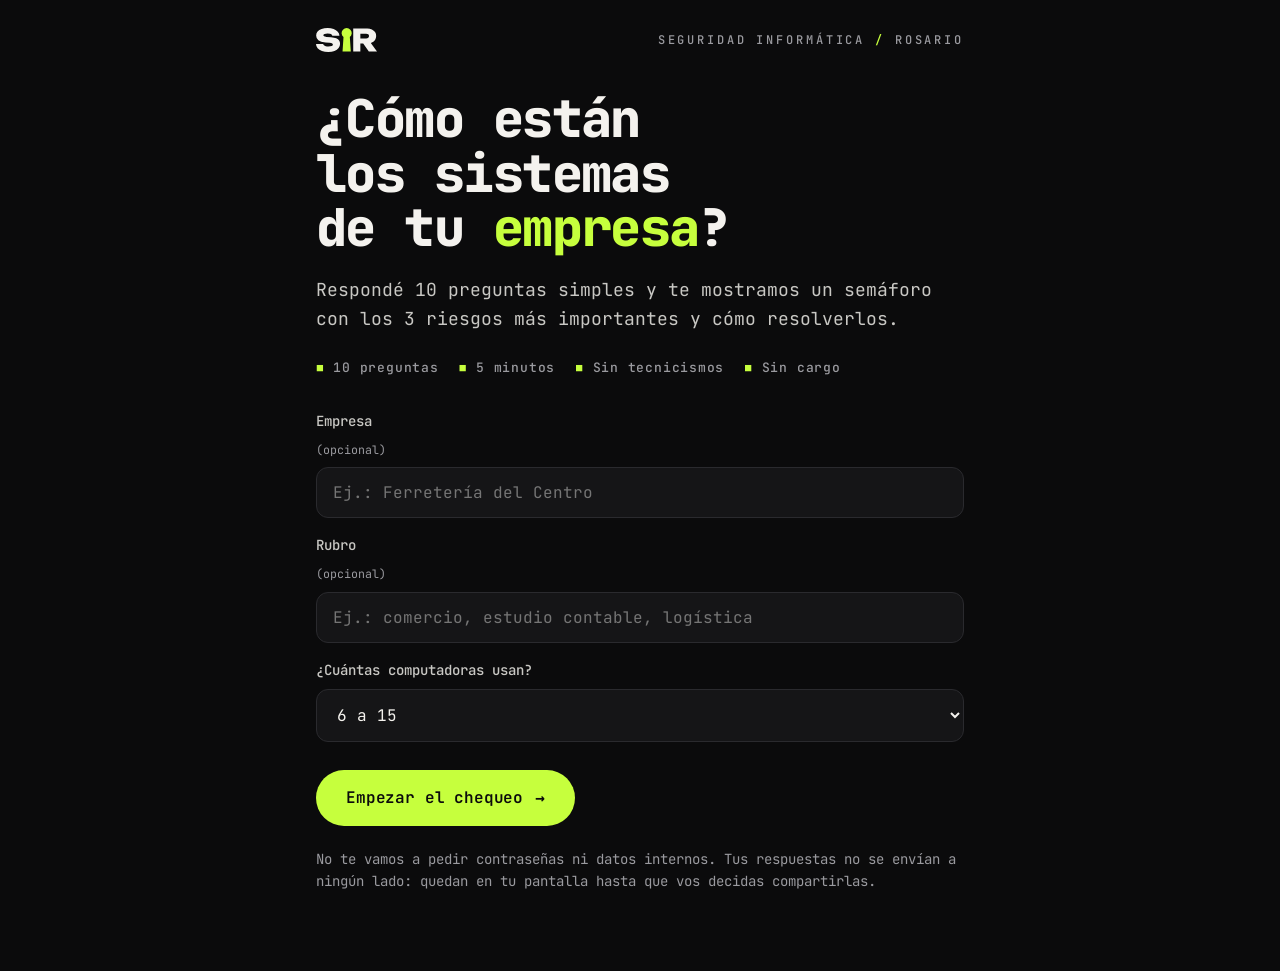
==== commit 7060823f: "Add files via upload" ====
--- a/chequeo.html
+++ b/chequeo.html
@@ -11,7 +11,7 @@
 <link rel="icon" type="image/png" href="favicon.png">
 <title>Chequeo gratis · SIR</title>
 <meta name="claude:viewport-fit-sides" content="cover">
-<link rel="stylesheet" href="assets/fonts/fonts.css">
+<link rel="stylesheet" href="fonts.css">
 <style>
   /* Una pregunta por pantalla (tráfico de IG = celular), resultado en semáforo + 3 prioridades + CTA lima.
      Identidad SIR: un solo mundo oscuro (decisión de marca), lima como único acento. */
@@ -217,6 +217,6 @@
   <section id="result" hidden aria-live="polite"></section>
 </div>
 
-<script src="assets/js/chequeo.js"></script>
+<script src="./chequeo.js"></script>
 </body>
 </html>
--- a/fonts.css
+++ b/fonts.css
@@ -0,0 +1,144 @@
+/* latin-ext */
+@font-face {
+  font-family: 'JetBrains Mono';
+  font-style: italic;
+  font-weight: 400;
+  font-display: swap;
+  src: url(jetbrainsmono-tDba2o-flEEny0FZhsfKu5WU4xD-IQ-PuZJJXxfpAO-LfmOZmaKjhw.woff2) format('woff2');
+  unicode-range: U+0100-02BA, U+02BD-02C5, U+02C7-02CC, U+02CE-02D7, U+02DD-02FF, U+0304, U+0308, U+0329, U+1D00-1DBF, U+1E00-1E9F, U+1EF2-1EFF, U+2020, U+20A0-20AB, U+20AD-20C4, U+2113, U+2C60-2C7F, U+A720-A7FF;
+}
+/* latin */
+@font-face {
+  font-family: 'JetBrains Mono';
+  font-style: italic;
+  font-weight: 400;
+  font-display: swap;
+  src: url(jetbrainsmono-tDba2o-flEEny0FZhsfKu5WU4xD-IQ-PuZJJXxfpAO-LfmOXmaI.woff2) format('woff2');
+  unicode-range: U+0000-00FF, U+0131, U+0152-0153, U+02BB-02BC, U+02C6, U+02DA, U+02DC, U+0304, U+0308, U+0329, U+2000-206F, U+20AC, U+2122, U+2191, U+2193, U+2212, U+2215, U+FEFF, U+FFFD;
+}
+/* latin-ext */
+@font-face {
+  font-family: 'JetBrains Mono';
+  font-style: normal;
+  font-weight: 400;
+  font-display: swap;
+  src: url(jetbrainsmono-tDbv2o-flEEny0FZhsfKu5WU4zr3E_BX0PnT8RD8yKwBNntkaToggR7BYRbKPx7cwhsk.woff2) format('woff2');
+  unicode-range: U+0100-02BA, U+02BD-02C5, U+02C7-02CC, U+02CE-02D7, U+02DD-02FF, U+0304, U+0308, U+0329, U+1D00-1DBF, U+1E00-1E9F, U+1EF2-1EFF, U+2020, U+20A0-20AB, U+20AD-20C4, U+2113, U+2C60-2C7F, U+A720-A7FF;
+}
+/* latin */
+@font-face {
+  font-family: 'JetBrains Mono';
+  font-style: normal;
+  font-weight: 400;
+  font-display: swap;
+  src: url(jetbrainsmono-tDbv2o-flEEny0FZhsfKu5WU4zr3E_BX0PnT8RD8yKwBNntkaToggR7BYRbKPxDcwg.woff2) format('woff2');
+  unicode-range: U+0000-00FF, U+0131, U+0152-0153, U+02BB-02BC, U+02C6, U+02DA, U+02DC, U+0304, U+0308, U+0329, U+2000-206F, U+20AC, U+2122, U+2191, U+2193, U+2212, U+2215, U+FEFF, U+FFFD;
+}
+/* latin-ext */
+@font-face {
+  font-family: 'JetBrains Mono';
+  font-style: normal;
+  font-weight: 500;
+  font-display: swap;
+  src: url(jetbrainsmono-tDbv2o-flEEny0FZhsfKu5WU4zr3E_BX0PnT8RD8yKwBNntkaToggR7BYRbKPx7cwhsk.woff2) format('woff2');
+  unicode-range: U+0100-02BA, U+02BD-02C5, U+02C7-02CC, U+02CE-02D7, U+02DD-02FF, U+0304, U+0308, U+0329, U+1D00-1DBF, U+1E00-1E9F, U+1EF2-1EFF, U+2020, U+20A0-20AB, U+20AD-20C4, U+2113, U+2C60-2C7F, U+A720-A7FF;
+}
+/* latin */
+@font-face {
+  font-family: 'JetBrains Mono';
+  font-style: normal;
+  font-weight: 500;
+  font-display: swap;
+  src: url(jetbrainsmono-tDbv2o-flEEny0FZhsfKu5WU4zr3E_BX0PnT8RD8yKwBNntkaToggR7BYRbKPxDcwg.woff2) format('woff2');
+  unicode-range: U+0000-00FF, U+0131, U+0152-0153, U+02BB-02BC, U+02C6, U+02DA, U+02DC, U+0304, U+0308, U+0329, U+2000-206F, U+20AC, U+2122, U+2191, U+2193, U+2212, U+2215, U+FEFF, U+FFFD;
+}
+/* latin-ext */
+@font-face {
+  font-family: 'JetBrains Mono';
+  font-style: normal;
+  font-weight: 600;
+  font-display: swap;
+  src: url(jetbrainsmono-tDbv2o-flEEny0FZhsfKu5WU4zr3E_BX0PnT8RD8yKwBNntkaToggR7BYRbKPx7cwhsk.woff2) format('woff2');
+  unicode-range: U+0100-02BA, U+02BD-02C5, U+02C7-02CC, U+02CE-02D7, U+02DD-02FF, U+0304, U+0308, U+0329, U+1D00-1DBF, U+1E00-1E9F, U+1EF2-1EFF, U+2020, U+20A0-20AB, U+20AD-20C4, U+2113, U+2C60-2C7F, U+A720-A7FF;
+}
+/* latin */
+@font-face {
+  font-family: 'JetBrains Mono';
+  font-style: normal;
+  font-weight: 600;
+  font-display: swap;
+  src: url(jetbrainsmono-tDbv2o-flEEny0FZhsfKu5WU4zr3E_BX0PnT8RD8yKwBNntkaToggR7BYRbKPxDcwg.woff2) format('woff2');
+  unicode-range: U+0000-00FF, U+0131, U+0152-0153, U+02BB-02BC, U+02C6, U+02DA, U+02DC, U+0304, U+0308, U+0329, U+2000-206F, U+20AC, U+2122, U+2191, U+2193, U+2212, U+2215, U+FEFF, U+FFFD;
+}
+/* latin-ext */
+@font-face {
+  font-family: 'JetBrains Mono';
+  font-style: normal;
+  font-weight: 700;
+  font-display: swap;
+  src: url(jetbrainsmono-tDbv2o-flEEny0FZhsfKu5WU4zr3E_BX0PnT8RD8yKwBNntkaToggR7BYRbKPx7cwhsk.woff2) format('woff2');
+  unicode-range: U+0100-02BA, U+02BD-02C5, U+02C7-02CC, U+02CE-02D7, U+02DD-02FF, U+0304, U+0308, U+0329, U+1D00-1DBF, U+1E00-1E9F, U+1EF2-1EFF, U+2020, U+20A0-20AB, U+20AD-20C4, U+2113, U+2C60-2C7F, U+A720-A7FF;
+}
+/* latin */
+@font-face {
+  font-family: 'JetBrains Mono';
+  font-style: normal;
+  font-weight: 700;
+  font-display: swap;
+  src: url(jetbrainsmono-tDbv2o-flEEny0FZhsfKu5WU4zr3E_BX0PnT8RD8yKwBNntkaToggR7BYRbKPxDcwg.woff2) format('woff2');
+  unicode-range: U+0000-00FF, U+0131, U+0152-0153, U+02BB-02BC, U+02C6, U+02DA, U+02DC, U+0304, U+0308, U+0329, U+2000-206F, U+20AC, U+2122, U+2191, U+2193, U+2212, U+2215, U+FEFF, U+FFFD;
+}
+/* latin-ext */
+@font-face {
+  font-family: 'JetBrains Mono';
+  font-style: normal;
+  font-weight: 800;
+  font-display: swap;
+  src: url(jetbrainsmono-tDbv2o-flEEny0FZhsfKu5WU4zr3E_BX0PnT8RD8yKwBNntkaToggR7BYRbKPx7cwhsk.woff2) format('woff2');
+  unicode-range: U+0100-02BA, U+02BD-02C5, U+02C7-02CC, U+02CE-02D7, U+02DD-02FF, U+0304, U+0308, U+0329, U+1D00-1DBF, U+1E00-1E9F, U+1EF2-1EFF, U+2020, U+20A0-20AB, U+20AD-20C4, U+2113, U+2C60-2C7F, U+A720-A7FF;
+}
+/* latin */
+@font-face {
+  font-family: 'JetBrains Mono';
+  font-style: normal;
+  font-weight: 800;
+  font-display: swap;
+  src: url(jetbrainsmono-tDbv2o-flEEny0FZhsfKu5WU4zr3E_BX0PnT8RD8yKwBNntkaToggR7BYRbKPxDcwg.woff2) format('woff2');
+  unicode-range: U+0000-00FF, U+0131, U+0152-0153, U+02BB-02BC, U+02C6, U+02DA, U+02DC, U+0304, U+0308, U+0329, U+2000-206F, U+20AC, U+2122, U+2191, U+2193, U+2212, U+2215, U+FEFF, U+FFFD;
+}
+/* latin-ext */
+@font-face {
+  font-family: 'Unbounded';
+  font-style: normal;
+  font-weight: 800;
+  font-display: swap;
+  src: url(unbounded-Yq6W-LOTXCb04q32xlpwtcZfrxE.woff2) format('woff2');
+  unicode-range: U+0100-02BA, U+02BD-02C5, U+02C7-02CC, U+02CE-02D7, U+02DD-02FF, U+0304, U+0308, U+0329, U+1D00-1DBF, U+1E00-1E9F, U+1EF2-1EFF, U+2020, U+20A0-20AB, U+20AD-20C4, U+2113, U+2C60-2C7F, U+A720-A7FF;
+}
+/* latin */
+@font-face {
+  font-family: 'Unbounded';
+  font-style: normal;
+  font-weight: 800;
+  font-display: swap;
+  src: url(unbounded-Yq6W-LOTXCb04q32xlpwu8Zf.woff2) format('woff2');
+  unicode-range: U+0000-00FF, U+0131, U+0152-0153, U+02BB-02BC, U+02C6, U+02DA, U+02DC, U+0304, U+0308, U+0329, U+2000-206F, U+20AC, U+2122, U+2191, U+2193, U+2212, U+2215, U+FEFF, U+FFFD;
+}
+/* latin-ext */
+@font-face {
+  font-family: 'Unbounded';
+  font-style: normal;
+  font-weight: 900;
+  font-display: swap;
+  src: url(unbounded-Yq6W-LOTXCb04q32xlpwtcZfrxE.woff2) format('woff2');
+  unicode-range: U+0100-02BA, U+02BD-02C5, U+02C7-02CC, U+02CE-02D7, U+02DD-02FF, U+0304, U+0308, U+0329, U+1D00-1DBF, U+1E00-1E9F, U+1EF2-1EFF, U+2020, U+20A0-20AB, U+20AD-20C4, U+2113, U+2C60-2C7F, U+A720-A7FF;
+}
+/* latin */
+@font-face {
+  font-family: 'Unbounded';
+  font-style: normal;
+  font-weight: 900;
+  font-display: swap;
+  src: url(unbounded-Yq6W-LOTXCb04q32xlpwu8Zf.woff2) format('woff2');
+  unicode-range: U+0000-00FF, U+0131, U+0152-0153, U+02BB-02BC, U+02C6, U+02DA, U+02DC, U+0304, U+0308, U+0329, U+2000-206F, U+20AC, U+2122, U+2191, U+2193, U+2212, U+2215, U+FEFF, U+FFFD;
+}
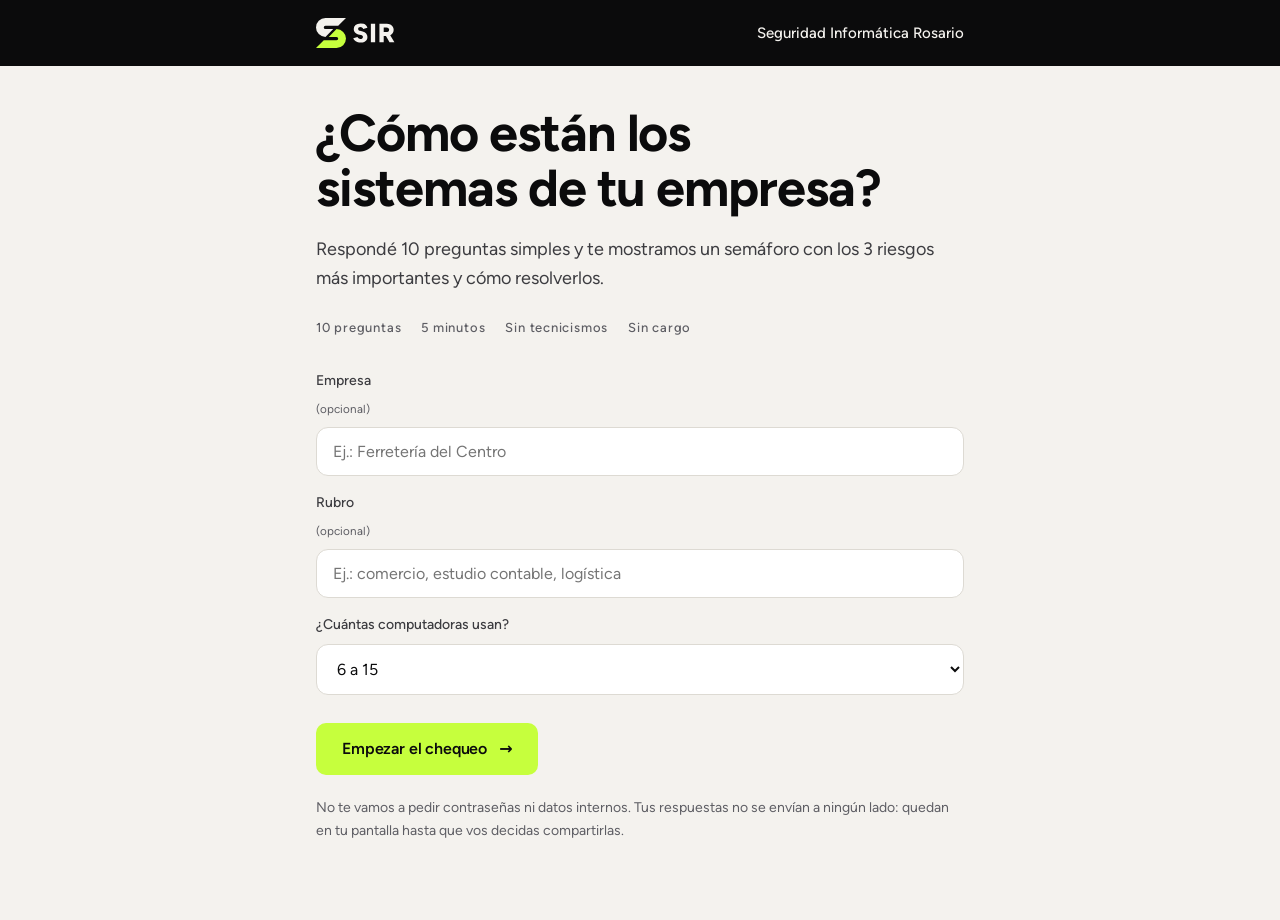
==== commit cfacd41b: "Web nueva para dueños de pyme y logo Encastre Diseño claro con Figtree, textos sin tecnicismos y mov" ====
--- a/chequeo.html
+++ b/chequeo.html
@@ -7,56 +7,56 @@
 <meta name="viewport" content="width=device-width, initial-scale=1, viewport-fit=cover">
 <meta name="description" content="Chequeo de ciberseguridad gratis para pymes: 10 preguntas, 5 minutos y un semáforo con tus 3 riesgos principales.">
 <meta property="og:title" content="Chequeo SIR · ¿Cómo están los sistemas de tu empresa?">
-<meta property="og:image" content="https://gizeapp.github.io/sir-web/og.png">
+<meta property="og:image" content="https://sirseguridad.com.ar/og.png">
+<meta property="og:url" content="https://sirseguridad.com.ar/chequeo.html">
+<link rel="canonical" href="https://sirseguridad.com.ar/chequeo.html">
 <link rel="icon" type="image/png" href="favicon.png">
 <title>Chequeo gratis · SIR</title>
 <meta name="claude:viewport-fit-sides" content="cover">
 <link rel="stylesheet" href="fonts.css">
 <style>
   /* Una pregunta por pantalla (tráfico de IG = celular), resultado en semáforo + 3 prioridades + CTA lima.
-     Identidad SIR: un solo mundo oscuro (decisión de marca), lima como único acento. */
+     Mismo estilo claro y simple que la landing. */
   :root {
-    --ink:#0B0B0C; --panel:#151517; --line:#2A2A2E; --paper:#F4F2EE; --mute:#9A9A9F; --lime:#C6FF3D;
-    --red:#FF5A4E; --amber:#FFC23D; --green:#34D399;
-    --display:'JetBrains Mono', ui-monospace, 'DejaVu Sans Mono', Consolas, monospace;
-    --brand:'Unbounded', 'Arial Black', sans-serif;
-    --body:'JetBrains Mono', ui-monospace, 'DejaVu Sans Mono', Consolas, monospace;
-    --mono:'JetBrains Mono', ui-monospace, Consolas, monospace;
-    color-scheme: dark;
+    --ink:#F4F2EE; --panel:#FFFFFF; --line:#DDDAD3; --paper:#0B0B0C; --mute:#5E5E64; --lime:#C6FF3D; --dark:#0B0B0C;
+    --red:#C62D23; --amber:#A86A00; --green:#18794E;
+    --display:var(--font); --brand:var(--font); --body:var(--font); --mono:var(--font);
+    --font:'Figtree', system-ui, -apple-system, 'Segoe UI', Roboto, Arial, sans-serif;
+    color-scheme: light;
   }
   * { box-sizing:border-box; }
   body { margin:0; background:var(--ink); color:var(--paper); font:400 16px/1.6 var(--body); }
-  .wrap { max-width:680px; margin:0 auto; padding-block:28px 64px;
+  .wrap { max-width:680px; margin:0 auto; padding-block:0 64px;
           padding-left:max(16px, env(safe-area-inset-left, 0px)); padding-right:max(16px, env(safe-area-inset-right, 0px)); }
 
-  header { display:flex; align-items:center; justify-content:space-between; gap:16px; margin-bottom:40px; }
+  header { display:flex; align-items:center; justify-content:space-between; gap:16px; margin-bottom:40px; padding:18px 0; background:var(--dark); box-shadow:0 0 0 100vmax var(--dark); clip-path:inset(0 -100vmax); }
+  header .eyebrow { color:#F4F2EE; }
   .brand { display:flex; align-items:baseline; font:800 26px/1 var(--brand); letter-spacing:-.03em; color:var(--paper); }
   .brand svg { display:block; height:24px; width:61px; }
-  .eyebrow { font:500 12px/1.2 var(--mono); letter-spacing:.24em; text-transform:uppercase; color:var(--mute); }
-  .eyebrow b { color:var(--lime); font-weight:500; }
-
-  h1, h2, h3 { font-family:var(--display); font-weight:800; letter-spacing:-.03em; margin:0; text-wrap:balance; }
+  .eyebrow { font:500 15px/1.2 var(--mono); color:var(--mute); }
+  .eyebrow b { color:var(--paper); font-weight:700; }
+
+  h1, h2, h3 { font-family:var(--display); font-weight:700; letter-spacing:-.02em; margin:0; text-wrap:balance; }
   h1 { font-size:clamp(34px, 8vw, 52px); line-height:1.05; }
   h2 { font-size:clamp(24px, 5.4vw, 32px); line-height:1.15; }
   h3 { font-size:18px; font-weight:600; letter-spacing:-.01em; line-height:1.3; }
-  .lime { color:var(--lime); }
-  .lead { color:#C9C8C4; font-size:18px; max-width:56ch; margin:20px 0 0; }
+  .lead { color:#3C3C40; font-size:18px; max-width:56ch; margin:20px 0 0; }
   .note { color:var(--mute); font-size:14px; }
 
   /* Intro */
   .meta { display:flex; flex-wrap:wrap; gap:8px 20px; margin:28px 0 36px; font:500 13px/1 var(--mono); color:var(--mute); letter-spacing:.06em; }
-  .meta span::before { content:"■ "; color:var(--lime); }
+  
   .fields { display:grid; gap:16px; margin-bottom:28px; }
-  label.f { display:grid; gap:8px; font-size:14px; font-weight:500; color:#C9C8C4; }
+  label.f { display:grid; gap:8px; font-size:14px; font-weight:500; color:#3C3C40; }
   label.f small { color:var(--mute); font-weight:400; }
   input[type=text], select { width:100%; background:var(--panel); color:var(--paper); border:1px solid var(--line); border-radius:12px;
     padding:14px 16px; font:400 16px var(--body); }
-  input[type=text]:focus, select:focus { outline:2px solid var(--lime); outline-offset:1px; border-color:transparent; }
+  input[type=text]:focus, select:focus { outline:2px solid var(--paper); outline-offset:1px; border-color:transparent; }
 
   .btn { display:inline-flex; align-items:center; justify-content:center; gap:12px; border:0; cursor:pointer; text-decoration:none;
-         font:600 16px/1 var(--display); letter-spacing:-.01em; border-radius:999px; padding:20px 30px; }
-  .btn-lime { background:var(--lime); color:var(--ink); }
-  .btn-ink { background:var(--ink); color:var(--lime); }
+         font:600 16px/1 var(--display); letter-spacing:-.01em; border-radius:10px; padding:18px 26px; }
+  .btn-lime { background:var(--lime); color:var(--dark); }
+  .btn-ink { background:var(--dark); color:var(--lime); }
   .btn-ghost { background:transparent; color:var(--mute); padding:14px 4px; font:500 14px/1 var(--body); }
   .btn:focus-visible { outline:3px solid var(--paper); outline-offset:3px; }
   .btn-ghost:hover { color:var(--paper); }
@@ -74,48 +74,48 @@
   .opts { display:grid; gap:12px; }
   .opt { position:relative; display:grid; grid-template-columns:40px 1fr; gap:14px; align-items:start; cursor:pointer;
          background:var(--panel); border:1px solid var(--line); border-radius:16px; padding:18px; transition:border-color .15s, background .15s; }
-  .opt:hover { border-color:#4A4A50; }
+  .opt:hover { border-color:#BDBAB3; }
   .opt input { position:absolute; opacity:0; pointer-events:none; }
   .opt .k { display:grid; place-items:center; width:40px; height:40px; border-radius:10px; border:1px solid var(--line);
             font:600 15px/1 var(--display); color:var(--mute); }
   .opt .t { min-width:0; padding-top:8px; line-height:1.45; }
-  .opt:has(input:checked) { border-color:var(--lime); background:#1A1F10; }
-  .opt:has(input:checked) .k { background:var(--lime); color:var(--ink); border-color:var(--lime); }
+  .opt:has(input:checked) { border-color:var(--paper); background:#F6FFE3; }
+  .opt:has(input:checked) .k { background:var(--lime); color:var(--dark); border-color:var(--lime); }
   .opt:has(input:focus-visible) { outline:2px solid var(--paper); outline-offset:2px; }
   .opt.unsure .t { color:var(--mute); }
   .nav { display:flex; justify-content:space-between; align-items:center; margin-top:24px; min-height:48px; }
 
   /* Resultado */
   .verdict { display:grid; grid-template-columns:auto 1fr; gap:28px; align-items:center; margin:8px 0 36px; }
-  .lights { display:grid; gap:10px; background:#060607; border:1px solid var(--line); border-radius:999px; padding:12px; }
-  .lights i { width:44px; height:44px; border-radius:50%; background:#222225; }
-  .lights i.on.r { background:var(--red); box-shadow:0 0 28px var(--red); }
-  .lights i.on.a { background:var(--amber); box-shadow:0 0 28px var(--amber); }
-  .lights i.on.g { background:var(--green); box-shadow:0 0 28px var(--green); }
+  .lights { display:grid; gap:10px; background:var(--dark); border:1px solid var(--dark); border-radius:999px; padding:12px; }
+  .lights i { width:44px; height:44px; border-radius:50%; background:#2E2E32; }
+  .lights i.on.r { background:#D93A2E; }
+  .lights i.on.a { background:#F2A91E; }
+  .lights i.on.g { background:#2BA45A; }
   .score { font:500 14px/1 var(--mono); color:var(--mute); margin-top:14px; letter-spacing:.04em; font-variant-numeric:tabular-nums; }
-  .reading { color:#C9C8C4; margin:12px 0 0; }
+  .reading { color:#3C3C40; margin:12px 0 0; }
   .lvl-r { color:var(--red); } .lvl-a { color:var(--amber); } .lvl-g { color:var(--green); }
 
   .prios { display:grid; gap:14px; margin:20px 0 40px; padding:0; list-style:none; counter-reset:p; }
   .prio { display:grid; grid-template-columns:44px 1fr; gap:14px; background:var(--panel); border:1px solid var(--line); border-radius:16px; padding:20px; }
-  .prio::before { counter-increment:p; content:counter(p); font:800 30px/1 var(--display); color:var(--lime); }
+  .prio::before { counter-increment:p; content:counter(p); font:800 30px/1 var(--display); color:var(--paper); }
   .prio > div { min-width:0; }
-  .prio p { margin:8px 0 0; color:#C9C8C4; font-size:15px; }
+  .prio p { margin:8px 0 0; color:#3C3C40; font-size:15px; }
   .prio .fix { color:var(--paper); }
-  .prio .fix b { color:var(--lime); font-weight:600; }
+  .prio .fix b { color:var(--paper); font-weight:700; }
   .tags { display:flex; flex-wrap:wrap; gap:8px; margin-top:12px; }
   .tag { font:500 11px/1 var(--mono); letter-spacing:.12em; text-transform:uppercase; padding:6px 9px; border-radius:6px; border:1px solid var(--line); color:var(--mute); }
-  .tag.sev-C { color:var(--red); border-color:#5A2622; }
-  .tag.sev-u { color:var(--amber); border-color:#5A4718; }
-  .tag.sev-B { color:var(--amber); border-color:#5A4718; }
-
-  .cta { background:var(--lime); color:var(--ink); border-radius:24px; padding:30px 26px; }
+  .tag.sev-C { color:var(--red); border-color:#EFC6C2; }
+  .tag.sev-u { color:var(--amber); border-color:#EAD7AE; }
+  .tag.sev-B { color:var(--amber); border-color:#EAD7AE; }
+
+  .cta { background:var(--lime); color:var(--dark); border-radius:24px; padding:30px 26px; }
   .cta p { margin:12px 0 22px; font-size:16px; max-width:52ch; }
   .cta .row { display:flex; flex-wrap:wrap; gap:12px; align-items:center; }
-  .cta .btn-ghost { color:var(--ink); text-decoration:underline; text-underline-offset:3px; }
+  .cta .btn-ghost { color:var(--dark); text-decoration:underline; text-underline-offset:3px; }
   .cta .num { margin-top:16px; font:500 13px/1.4 var(--mono); opacity:.7; user-select:all; }
   .disclaimer { margin-top:28px; }
-  .copied { font:500 13px var(--mono); color:var(--ink); }
+  .copied { font:500 13px var(--mono); color:var(--dark); }
 
   /* Identificación, metodología y descarga */
   .ident { display:flex; flex-wrap:wrap; gap:10px 28px; margin:16px 0 4px; font:500 12px/1.3 var(--mono); }
@@ -126,15 +126,15 @@
   .method summary { cursor:pointer; padding:14px 0; font:600 15px/1.3 var(--display); }
   .method[open] summary { border-bottom:1px solid var(--line); margin-bottom:14px; }
   .method h3 { margin:22px 0 8px; font-size:15px; }
-  .method ul { margin:0; padding-left:18px; color:#C9C8C4; font-size:14px; display:grid; gap:6px; }
+  .method ul { margin:0; padding-left:18px; color:#3C3C40; font-size:14px; display:grid; gap:6px; }
   .method .note { margin:16px 0 14px; }
   .answers { width:100%; border-collapse:collapse; font-size:13px; }
   .answers th { text-align:left; font:500 10.5px/1 var(--mono); letter-spacing:.12em; text-transform:uppercase; color:var(--mute); padding:8px 8px 8px 0; border-bottom:1px solid var(--line); }
-  .answers td { padding:9px 8px 9px 0; border-bottom:1px solid var(--line); vertical-align:top; color:#C9C8C4; }
+  .answers td { padding:9px 8px 9px 0; border-bottom:1px solid var(--line); vertical-align:top; color:#3C3C40; }
   .answers td:nth-child(3) { white-space:nowrap; color:var(--mute); }
   .answers .ans-C { color:var(--red); } .answers .ans-B, .answers .ans-u { color:var(--amber); } .answers .ans-A { color:var(--green); }
   .actions { margin:0 0 28px; }
-  .btn-line { background:transparent; color:var(--paper); border:1px solid #4A4A50; padding:16px 24px; font-size:15px; }
+  .btn-line { background:transparent; color:var(--paper); border:1px solid #BDBAB3; padding:16px 24px; font-size:15px; }
   .btn-line:hover { border-color:var(--paper); }
   .print-head { display:none; }
 
@@ -146,10 +146,12 @@
     :root { --ink:#fff; --panel:#fff; --line:#D6D6DA; --paper:#111; --mute:#5C5C63; --lime:#3F6B00; --red:#C62D23; --amber:#A86A00; --green:#18794E; }
     body { background:#fff; color:#111; font-size:12px; }
     .wrap { max-width:none; padding:0; }
-    header { margin-bottom:18px; padding-bottom:12px; border-bottom:2px solid #111; }
-    .brand svg path:first-child { fill:#111; }
+    header { margin-bottom:18px; padding:0 0 12px; border-bottom:2px solid #111; background:none; box-shadow:none; clip-path:none; }
+    header .eyebrow { color:#5C5C63; }
+    .brand img { filter:brightness(0); }
+    
     .print-head { display:block; font:500 10px/1 var(--mono); letter-spacing:.16em; text-transform:uppercase; color:#5C5C63; margin-bottom:10px; }
-    .lights { background:#fff; }
+    .lights { background:#fff; border-color:#D6D6DA; }
     .lights i { background:#E4E4E7; box-shadow:none !important; }
     .lights i, .tag, .prio, .method { -webkit-print-color-adjust:exact; print-color-adjust:exact; }
     .prio, .method { border-color:#D6D6DA; break-inside:avoid; }
@@ -172,13 +174,13 @@
 
 <div class="wrap">
   <header>
-    <a class="brand" href="./" aria-label="SIR, volver al inicio" style="text-decoration:none"><svg viewBox="0 0 1997 784" aria-hidden="true"><path fill="#F4F2EE" d="M0 521L0 521L236 521Q240 547 261.5 566.5Q283 586 320 596.5Q357 607 407 607L407 607Q476 607 514.5 591Q553 575 553 542L553 542Q553 519 531 504.5Q509 490 444 485L444 485L312 474Q150 462 77.5 403.5Q5 345 5 246L5 246Q5 165 52 110.5Q99 56 183 28Q267 0 381 0L381 0Q491 0 576.5 31Q662 62 712.5 118.5Q763 175 768 250L768 250L532 250Q528 228 509.5 211.5Q491 195 457 186Q423 177 376 177L376 177Q314 177 277.5 192Q241 207 241 237L241 237Q241 259 262.5 273Q284 287 342 292L342 292L487 304Q595 312 661.5 337.5Q728 363 758 406.5Q788 450 788 516L788 516Q788 596 740 656.5Q692 717 605.5 750.5Q519 784 403 784L403 784Q284 784 194 751Q104 718 53 658.5Q2 599 0 521ZM1545 507L1452 507L1452 767L1219 767L1219 17L1677 17Q1764 17 1830 48Q1896 79 1933 134Q1970 189 1970 263L1970 263Q1970 335 1933 390.5Q1896 446 1830 476L1830 476Q1813 485 1794 490L1794 490L1997 767L1730 767L1545 507ZM1452 185L1452 341L1642 341Q1686 341 1710.5 321Q1735 301 1735 263Q1735 225 1710.5 205Q1686 185 1642 185L1642 185L1452 185Z"/><path fill="#C6FF3D" d="M869 767L900.5 295.5A165 165 0 1 1 1107.6 295.5L1139 767Z"/></svg></a>
-    <div class="eyebrow">Seguridad Informática <b>/</b> Rosario</div>
+    <a class="brand" href="./" aria-label="SIR, volver al inicio" style="text-decoration:none"><img src="logo-sir.svg" alt="" width="74" height="30" style="display:block;height:30px;width:auto"></a>
+    <div class="eyebrow">Seguridad Informática Rosario</div>
   </header>
 
   <!-- 1 · Intro -->
   <section id="intro">
-    <h1>¿Cómo están los sistemas de tu <span class="lime">empresa</span>?</h1>
+    <h1>¿Cómo están los sistemas de tu empresa?</h1>
     <p class="lead">Respondé 10 preguntas simples y te mostramos un semáforo con los 3 riesgos más importantes y cómo resolverlos.</p>
     <div class="meta"><span>10 preguntas</span><span>5 minutos</span><span>Sin tecnicismos</span><span>Sin cargo</span></div>
     <form id="introForm">
--- a/fonts.css
+++ b/fonts.css
@@ -1,144 +1,17 @@
-/* latin-ext */
+/* Figtree variable, alojada acá (sin Google Fonts) */
 @font-face {
-  font-family: 'JetBrains Mono';
-  font-style: italic;
-  font-weight: 400;
+  font-family: 'Figtree';
+  font-style: normal;
+  font-weight: 300 900;
   font-display: swap;
-  src: url(jetbrainsmono-tDba2o-flEEny0FZhsfKu5WU4xD-IQ-PuZJJXxfpAO-LfmOZmaKjhw.woff2) format('woff2');
+  src: url(figtree-latin-ext.woff2) format('woff2');
   unicode-range: U+0100-02BA, U+02BD-02C5, U+02C7-02CC, U+02CE-02D7, U+02DD-02FF, U+0304, U+0308, U+0329, U+1D00-1DBF, U+1E00-1E9F, U+1EF2-1EFF, U+2020, U+20A0-20AB, U+20AD-20C4, U+2113, U+2C60-2C7F, U+A720-A7FF;
 }
-/* latin */
 @font-face {
-  font-family: 'JetBrains Mono';
-  font-style: italic;
-  font-weight: 400;
+  font-family: 'Figtree';
+  font-style: normal;
+  font-weight: 300 900;
   font-display: swap;
-  src: url(jetbrainsmono-tDba2o-flEEny0FZhsfKu5WU4xD-IQ-PuZJJXxfpAO-LfmOXmaI.woff2) format('woff2');
+  src: url(figtree-latin.woff2) format('woff2');
   unicode-range: U+0000-00FF, U+0131, U+0152-0153, U+02BB-02BC, U+02C6, U+02DA, U+02DC, U+0304, U+0308, U+0329, U+2000-206F, U+20AC, U+2122, U+2191, U+2193, U+2212, U+2215, U+FEFF, U+FFFD;
 }
-/* latin-ext */
-@font-face {
-  font-family: 'JetBrains Mono';
-  font-style: normal;
-  font-weight: 400;
-  font-display: swap;
-  src: url(jetbrainsmono-tDbv2o-flEEny0FZhsfKu5WU4zr3E_BX0PnT8RD8yKwBNntkaToggR7BYRbKPx7cwhsk.woff2) format('woff2');
-  unicode-range: U+0100-02BA, U+02BD-02C5, U+02C7-02CC, U+02CE-02D7, U+02DD-02FF, U+0304, U+0308, U+0329, U+1D00-1DBF, U+1E00-1E9F, U+1EF2-1EFF, U+2020, U+20A0-20AB, U+20AD-20C4, U+2113, U+2C60-2C7F, U+A720-A7FF;
-}
-/* latin */
-@font-face {
-  font-family: 'JetBrains Mono';
-  font-style: normal;
-  font-weight: 400;
-  font-display: swap;
-  src: url(jetbrainsmono-tDbv2o-flEEny0FZhsfKu5WU4zr3E_BX0PnT8RD8yKwBNntkaToggR7BYRbKPxDcwg.woff2) format('woff2');
-  unicode-range: U+0000-00FF, U+0131, U+0152-0153, U+02BB-02BC, U+02C6, U+02DA, U+02DC, U+0304, U+0308, U+0329, U+2000-206F, U+20AC, U+2122, U+2191, U+2193, U+2212, U+2215, U+FEFF, U+FFFD;
-}
-/* latin-ext */
-@font-face {
-  font-family: 'JetBrains Mono';
-  font-style: normal;
-  font-weight: 500;
-  font-display: swap;
-  src: url(jetbrainsmono-tDbv2o-flEEny0FZhsfKu5WU4zr3E_BX0PnT8RD8yKwBNntkaToggR7BYRbKPx7cwhsk.woff2) format('woff2');
-  unicode-range: U+0100-02BA, U+02BD-02C5, U+02C7-02CC, U+02CE-02D7, U+02DD-02FF, U+0304, U+0308, U+0329, U+1D00-1DBF, U+1E00-1E9F, U+1EF2-1EFF, U+2020, U+20A0-20AB, U+20AD-20C4, U+2113, U+2C60-2C7F, U+A720-A7FF;
-}
-/* latin */
-@font-face {
-  font-family: 'JetBrains Mono';
-  font-style: normal;
-  font-weight: 500;
-  font-display: swap;
-  src: url(jetbrainsmono-tDbv2o-flEEny0FZhsfKu5WU4zr3E_BX0PnT8RD8yKwBNntkaToggR7BYRbKPxDcwg.woff2) format('woff2');
-  unicode-range: U+0000-00FF, U+0131, U+0152-0153, U+02BB-02BC, U+02C6, U+02DA, U+02DC, U+0304, U+0308, U+0329, U+2000-206F, U+20AC, U+2122, U+2191, U+2193, U+2212, U+2215, U+FEFF, U+FFFD;
-}
-/* latin-ext */
-@font-face {
-  font-family: 'JetBrains Mono';
-  font-style: normal;
-  font-weight: 600;
-  font-display: swap;
-  src: url(jetbrainsmono-tDbv2o-flEEny0FZhsfKu5WU4zr3E_BX0PnT8RD8yKwBNntkaToggR7BYRbKPx7cwhsk.woff2) format('woff2');
-  unicode-range: U+0100-02BA, U+02BD-02C5, U+02C7-02CC, U+02CE-02D7, U+02DD-02FF, U+0304, U+0308, U+0329, U+1D00-1DBF, U+1E00-1E9F, U+1EF2-1EFF, U+2020, U+20A0-20AB, U+20AD-20C4, U+2113, U+2C60-2C7F, U+A720-A7FF;
-}
-/* latin */
-@font-face {
-  font-family: 'JetBrains Mono';
-  font-style: normal;
-  font-weight: 600;
-  font-display: swap;
-  src: url(jetbrainsmono-tDbv2o-flEEny0FZhsfKu5WU4zr3E_BX0PnT8RD8yKwBNntkaToggR7BYRbKPxDcwg.woff2) format('woff2');
-  unicode-range: U+0000-00FF, U+0131, U+0152-0153, U+02BB-02BC, U+02C6, U+02DA, U+02DC, U+0304, U+0308, U+0329, U+2000-206F, U+20AC, U+2122, U+2191, U+2193, U+2212, U+2215, U+FEFF, U+FFFD;
-}
-/* latin-ext */
-@font-face {
-  font-family: 'JetBrains Mono';
-  font-style: normal;
-  font-weight: 700;
-  font-display: swap;
-  src: url(jetbrainsmono-tDbv2o-flEEny0FZhsfKu5WU4zr3E_BX0PnT8RD8yKwBNntkaToggR7BYRbKPx7cwhsk.woff2) format('woff2');
-  unicode-range: U+0100-02BA, U+02BD-02C5, U+02C7-02CC, U+02CE-02D7, U+02DD-02FF, U+0304, U+0308, U+0329, U+1D00-1DBF, U+1E00-1E9F, U+1EF2-1EFF, U+2020, U+20A0-20AB, U+20AD-20C4, U+2113, U+2C60-2C7F, U+A720-A7FF;
-}
-/* latin */
-@font-face {
-  font-family: 'JetBrains Mono';
-  font-style: normal;
-  font-weight: 700;
-  font-display: swap;
-  src: url(jetbrainsmono-tDbv2o-flEEny0FZhsfKu5WU4zr3E_BX0PnT8RD8yKwBNntkaToggR7BYRbKPxDcwg.woff2) format('woff2');
-  unicode-range: U+0000-00FF, U+0131, U+0152-0153, U+02BB-02BC, U+02C6, U+02DA, U+02DC, U+0304, U+0308, U+0329, U+2000-206F, U+20AC, U+2122, U+2191, U+2193, U+2212, U+2215, U+FEFF, U+FFFD;
-}
-/* latin-ext */
-@font-face {
-  font-family: 'JetBrains Mono';
-  font-style: normal;
-  font-weight: 800;
-  font-display: swap;
-  src: url(jetbrainsmono-tDbv2o-flEEny0FZhsfKu5WU4zr3E_BX0PnT8RD8yKwBNntkaToggR7BYRbKPx7cwhsk.woff2) format('woff2');
-  unicode-range: U+0100-02BA, U+02BD-02C5, U+02C7-02CC, U+02CE-02D7, U+02DD-02FF, U+0304, U+0308, U+0329, U+1D00-1DBF, U+1E00-1E9F, U+1EF2-1EFF, U+2020, U+20A0-20AB, U+20AD-20C4, U+2113, U+2C60-2C7F, U+A720-A7FF;
-}
-/* latin */
-@font-face {
-  font-family: 'JetBrains Mono';
-  font-style: normal;
-  font-weight: 800;
-  font-display: swap;
-  src: url(jetbrainsmono-tDbv2o-flEEny0FZhsfKu5WU4zr3E_BX0PnT8RD8yKwBNntkaToggR7BYRbKPxDcwg.woff2) format('woff2');
-  unicode-range: U+0000-00FF, U+0131, U+0152-0153, U+02BB-02BC, U+02C6, U+02DA, U+02DC, U+0304, U+0308, U+0329, U+2000-206F, U+20AC, U+2122, U+2191, U+2193, U+2212, U+2215, U+FEFF, U+FFFD;
-}
-/* latin-ext */
-@font-face {
-  font-family: 'Unbounded';
-  font-style: normal;
-  font-weight: 800;
-  font-display: swap;
-  src: url(unbounded-Yq6W-LOTXCb04q32xlpwtcZfrxE.woff2) format('woff2');
-  unicode-range: U+0100-02BA, U+02BD-02C5, U+02C7-02CC, U+02CE-02D7, U+02DD-02FF, U+0304, U+0308, U+0329, U+1D00-1DBF, U+1E00-1E9F, U+1EF2-1EFF, U+2020, U+20A0-20AB, U+20AD-20C4, U+2113, U+2C60-2C7F, U+A720-A7FF;
-}
-/* latin */
-@font-face {
-  font-family: 'Unbounded';
-  font-style: normal;
-  font-weight: 800;
-  font-display: swap;
-  src: url(unbounded-Yq6W-LOTXCb04q32xlpwu8Zf.woff2) format('woff2');
-  unicode-range: U+0000-00FF, U+0131, U+0152-0153, U+02BB-02BC, U+02C6, U+02DA, U+02DC, U+0304, U+0308, U+0329, U+2000-206F, U+20AC, U+2122, U+2191, U+2193, U+2212, U+2215, U+FEFF, U+FFFD;
-}
-/* latin-ext */
-@font-face {
-  font-family: 'Unbounded';
-  font-style: normal;
-  font-weight: 900;
-  font-display: swap;
-  src: url(unbounded-Yq6W-LOTXCb04q32xlpwtcZfrxE.woff2) format('woff2');
-  unicode-range: U+0100-02BA, U+02BD-02C5, U+02C7-02CC, U+02CE-02D7, U+02DD-02FF, U+0304, U+0308, U+0329, U+1D00-1DBF, U+1E00-1E9F, U+1EF2-1EFF, U+2020, U+20A0-20AB, U+20AD-20C4, U+2113, U+2C60-2C7F, U+A720-A7FF;
-}
-/* latin */
-@font-face {
-  font-family: 'Unbounded';
-  font-style: normal;
-  font-weight: 900;
-  font-display: swap;
-  src: url(unbounded-Yq6W-LOTXCb04q32xlpwu8Zf.woff2) format('woff2');
-  unicode-range: U+0000-00FF, U+0131, U+0152-0153, U+02BB-02BC, U+02C6, U+02DA, U+02DC, U+0304, U+0308, U+0329, U+2000-206F, U+20AC, U+2122, U+2191, U+2193, U+2212, U+2215, U+FEFF, U+FFFD;
-}
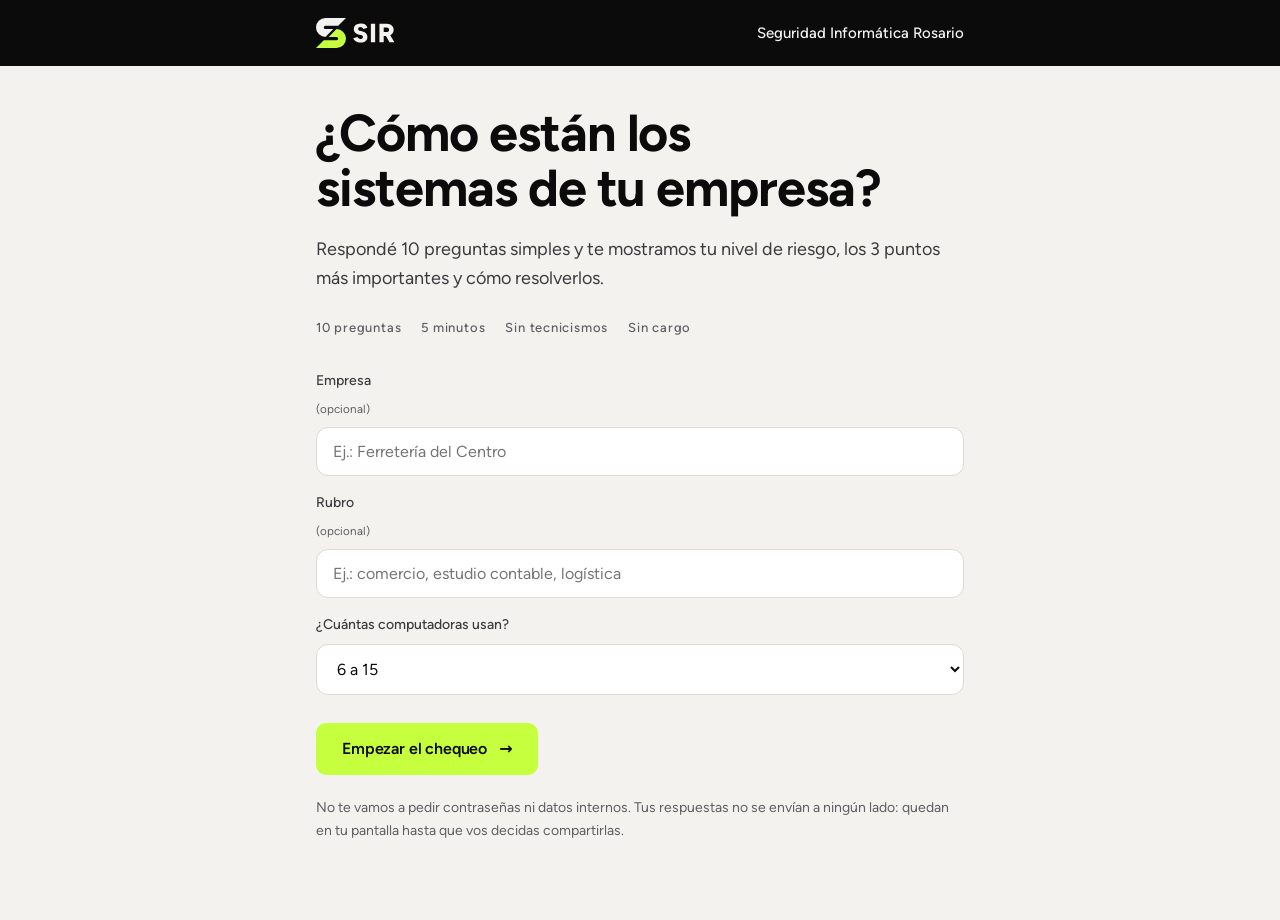
==== commit 59abbaee: "Portada con el logo, sin semáforo y movimiento más simple Reemplaza la hoja de ejemplo por el símbol" ====
--- a/chequeo.html
+++ b/chequeo.html
@@ -5,7 +5,7 @@
 <meta http-equiv="Content-Security-Policy" content="default-src 'none'; script-src 'self'; style-src 'self' 'unsafe-inline'; font-src 'self'; img-src 'self' data:; connect-src 'self'; manifest-src 'self'; base-uri 'none'; form-action 'none'; upgrade-insecure-requests">
 <meta name="referrer" content="strict-origin-when-cross-origin">
 <meta name="viewport" content="width=device-width, initial-scale=1, viewport-fit=cover">
-<meta name="description" content="Chequeo de ciberseguridad gratis para pymes: 10 preguntas, 5 minutos y un semáforo con tus 3 riesgos principales.">
+<meta name="description" content="Chequeo de ciberseguridad gratis para pymes: 10 preguntas, 5 minutos y tu nivel de riesgo con los 3 puntos principales.">
 <meta property="og:title" content="Chequeo SIR · ¿Cómo están los sistemas de tu empresa?">
 <meta property="og:image" content="https://sirseguridad.com.ar/og.png">
 <meta property="og:url" content="https://sirseguridad.com.ar/chequeo.html">
@@ -15,7 +15,7 @@
 <meta name="claude:viewport-fit-sides" content="cover">
 <link rel="stylesheet" href="fonts.css">
 <style>
-  /* Una pregunta por pantalla (tráfico de IG = celular), resultado en semáforo + 3 prioridades + CTA lima.
+  /* Una pregunta por pantalla (tráfico de IG = celular), resultado con nivel de riesgo + 3 prioridades + CTA lima.
      Mismo estilo claro y simple que la landing. */
   :root {
     --ink:#F4F2EE; --panel:#FFFFFF; --line:#DDDAD3; --paper:#0B0B0C; --mute:#5E5E64; --lime:#C6FF3D; --dark:#0B0B0C;
@@ -86,12 +86,7 @@
   .nav { display:flex; justify-content:space-between; align-items:center; margin-top:24px; min-height:48px; }
 
   /* Resultado */
-  .verdict { display:grid; grid-template-columns:auto 1fr; gap:28px; align-items:center; margin:8px 0 36px; }
-  .lights { display:grid; gap:10px; background:var(--dark); border:1px solid var(--dark); border-radius:999px; padding:12px; }
-  .lights i { width:44px; height:44px; border-radius:50%; background:#2E2E32; }
-  .lights i.on.r { background:#D93A2E; }
-  .lights i.on.a { background:#F2A91E; }
-  .lights i.on.g { background:#2BA45A; }
+  .verdict { margin:8px 0 36px; }
   .score { font:500 14px/1 var(--mono); color:var(--mute); margin-top:14px; letter-spacing:.04em; font-variant-numeric:tabular-nums; }
   .reading { color:#3C3C40; margin:12px 0 0; }
   .lvl-r { color:var(--red); } .lvl-a { color:var(--amber); } .lvl-g { color:var(--green); }
@@ -151,9 +146,7 @@
     .brand img { filter:brightness(0); }
     
     .print-head { display:block; font:500 10px/1 var(--mono); letter-spacing:.16em; text-transform:uppercase; color:#5C5C63; margin-bottom:10px; }
-    .lights { background:#fff; border-color:#D6D6DA; }
-    .lights i { background:#E4E4E7; box-shadow:none !important; }
-    .lights i, .tag, .prio, .method { -webkit-print-color-adjust:exact; print-color-adjust:exact; }
+    .tag, .prio, .method { -webkit-print-color-adjust:exact; print-color-adjust:exact; }
     .prio, .method { border-color:#D6D6DA; break-inside:avoid; }
     .method summary { pointer-events:none; }
     .cta, .actions, #restart, .btn { display:none !important; }
@@ -162,8 +155,6 @@
   }
 
   @media (max-width:440px) {
-    .verdict { grid-template-columns:1fr; justify-items:start; }
-    .lights { grid-auto-flow:column; }
     .btn { width:100%; }
     .cta .row { flex-direction:column; align-items:stretch; }
   }
@@ -181,7 +172,7 @@
   <!-- 1 · Intro -->
   <section id="intro">
     <h1>¿Cómo están los sistemas de tu empresa?</h1>
-    <p class="lead">Respondé 10 preguntas simples y te mostramos un semáforo con los 3 riesgos más importantes y cómo resolverlos.</p>
+    <p class="lead">Respondé 10 preguntas simples y te mostramos tu nivel de riesgo, los 3 puntos más importantes y cómo resolverlos.</p>
     <div class="meta"><span>10 preguntas</span><span>5 minutos</span><span>Sin tecnicismos</span><span>Sin cargo</span></div>
     <form id="introForm">
       <div class="fields">
